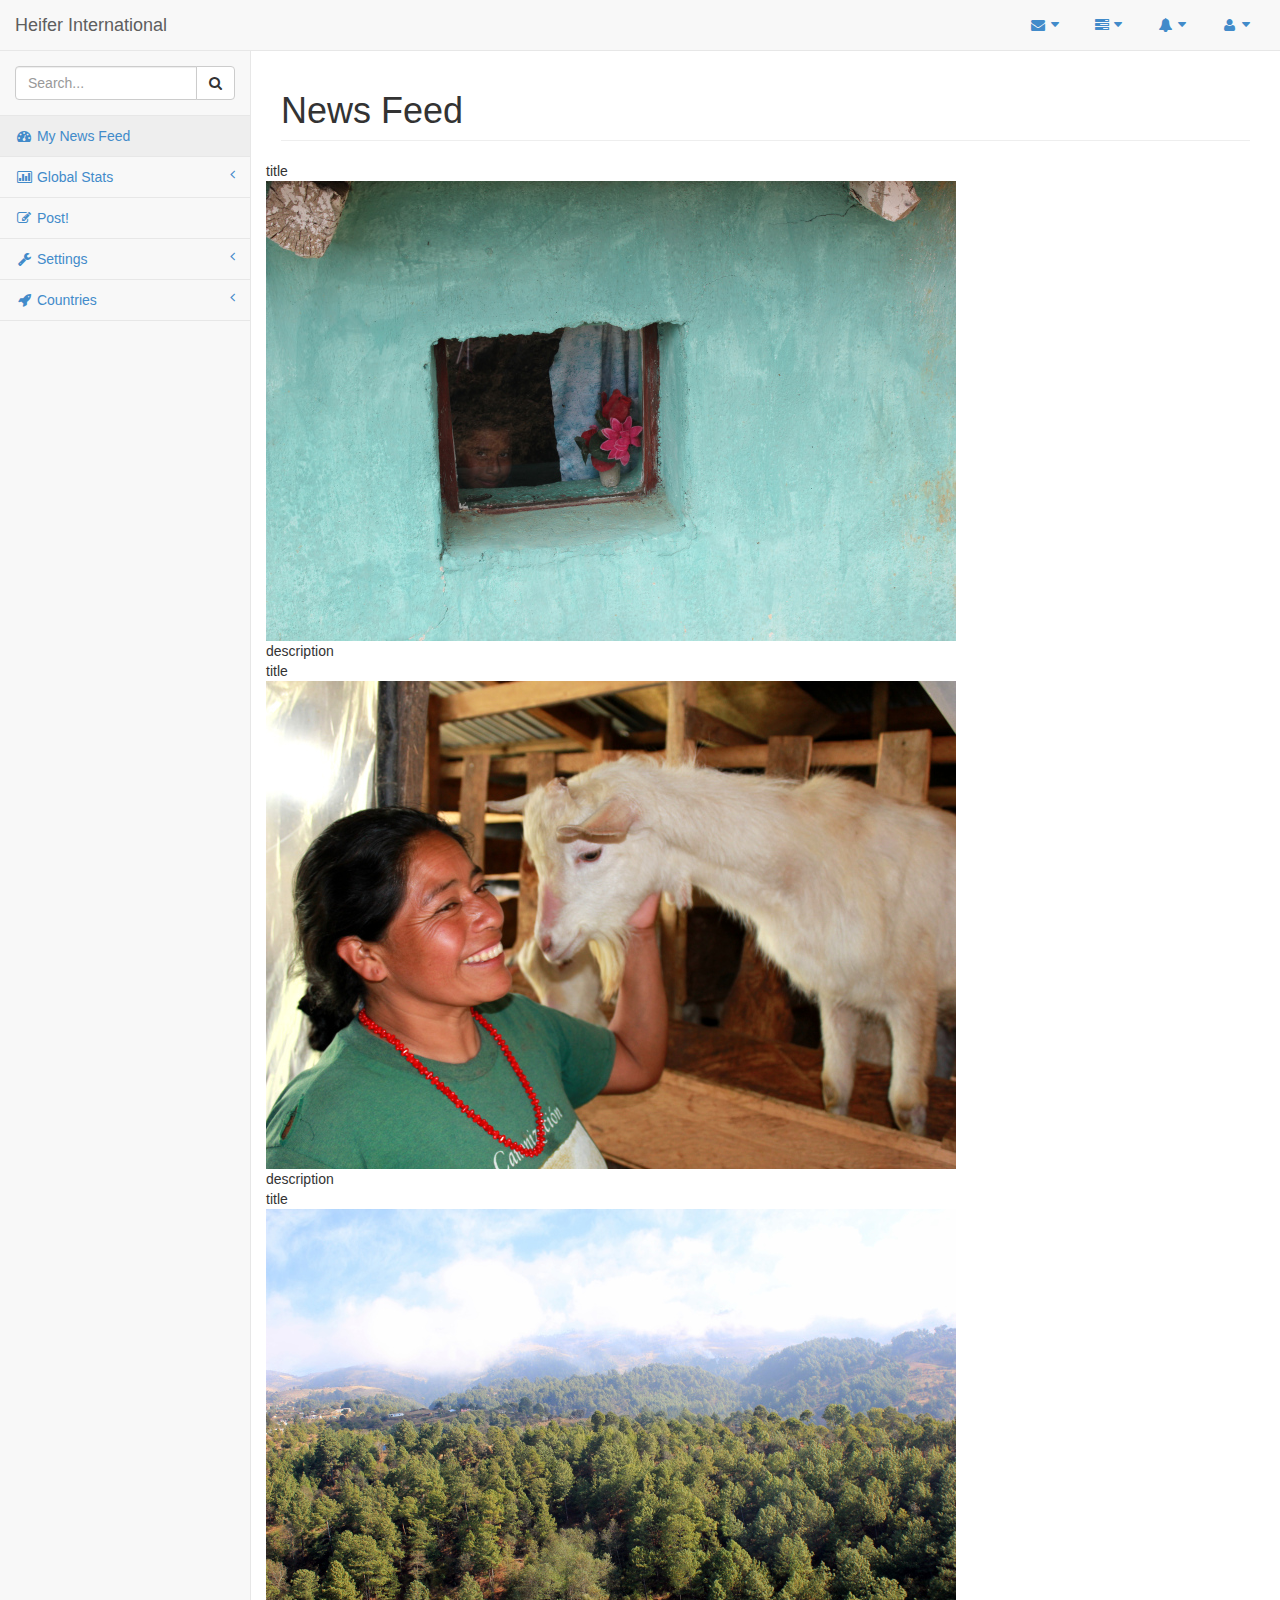
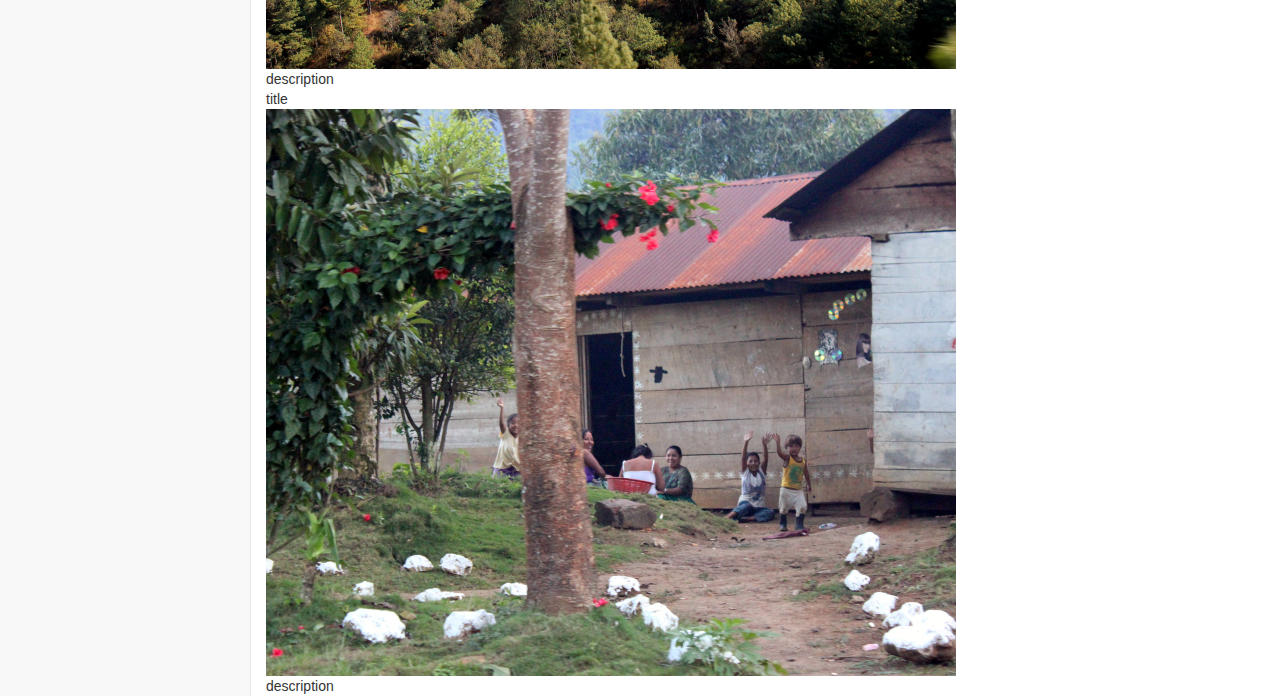
==== index.html @ 50960368 "Merge branch 'master' of github.com:xurichard/ChallengeOne" ====
<!DOCTYPE html>
<html lang="en">

<head>

    <meta charset="utf-8">
    <meta http-equiv="X-UA-Compatible" content="IE=edge">
    <meta name="viewport" content="width=device-width, initial-scale=1">
    <meta name="description" content="">
    <meta name="author" content="paul" >

    <title>Heifer International Tinder</title>

    <!-- Bootstrap Core CSS -->
    <link href="css/bootstrap.min.css" rel="stylesheet">

    <!-- MetisMenu CSS -->
    <link href="css/plugins/metisMenu/metisMenu.min.css" rel="stylesheet">

    <!-- Timeline CSS -->
    <link href="css/plugins/timeline.css" rel="stylesheet">

    <!-- Custom CSS -->
    <link href="css/sb-admin-2.css" rel="stylesheet">

    <!-- Morris Charts CSS -->
    <link href="css/plugins/morris.css" rel="stylesheet">

    <!-- Custom Fonts -->
    <link href="font-awesome-4.1.0/css/font-awesome.min.css" rel="stylesheet" type="text/css">

    <!-- HTML5 Shim and Respond.js IE8 support of HTML5 elements and media queries -->
    <!-- WARNING: Respond.js doesn't work if you view the page via file:// -->
    <!--[if lt IE 9]>
        <script src="https://oss.maxcdn.com/libs/html5shiv/3.7.0/html5shiv.js"></script>
        <script src="https://oss.maxcdn.com/libs/respond.js/1.4.2/respond.min.js"></script>
    <![endif]-->

</head>

<body>

    <div id="wrapper">

        <!-- Navigation -->
        <nav class="navbar navbar-default navbar-static-top" role="navigation" style="margin-bottom: 0">
            <div class="navbar-header">
                <button type="button" class="navbar-toggle" data-toggle="collapse" data-target=".navbar-collapse">
                    <span class="sr-only">Toggle navigation</span>
                    <span class="icon-bar"></span>
                    <span class="icon-bar"></span>
                    <span class="icon-bar"></span>
                </button>
                <a class="navbar-brand" href="index.html">Heifer International</a>
            </div>
            <!-- /.navbar-header -->

            <ul class="nav navbar-top-links navbar-right">
                <li class="dropdown">
                    <a class="dropdown-toggle" data-toggle="dropdown" href="#">
                        <i class="fa fa-envelope fa-fw"></i>  <i class="fa fa-caret-down"></i>
                    </a>
                    <ul class="dropdown-menu dropdown-messages">
                        <li>
                            <a href="#">
                                <div>
                                    <strong>John Smith</strong>
                                    <span class="pull-right text-muted">
                                        <em>Yesterday</em>
                                    </span>
                                </div>
                                <div>Lorem ipsum dolor sit amet, consectetur adipiscing elit. Pellentesque eleifend...</div>
                            </a>
                        </li>
                        <li class="divider"></li>
                        <li>
                            <a href="#">
                                <div>
                                    <strong>John Smith</strong>
                                    <span class="pull-right text-muted">
                                        <em>Yesterday</em>
                                    </span>
                                </div>
                                <div>Lorem ipsum dolor sit amet, consectetur adipiscing elit. Pellentesque eleifend...</div>
                            </a>
                        </li>
                        <li class="divider"></li>
                        <li>
                            <a href="#">
                                <div>
                                    <strong>John Smith</strong>
                                    <span class="pull-right text-muted">
                                        <em>Yesterday</em>
                                    </span>
                                </div>
                                <div>Lorem ipsum dolor sit amet, consectetur adipiscing elit. Pellentesque eleifend...</div>
                            </a>
                        </li>
                        <li class="divider"></li>
                        <li>
                            <a class="text-center" href="#">
                                <strong>Read All Messages</strong>
                                <i class="fa fa-angle-right"></i>
                            </a>
                        </li>
                    </ul>
                    <!-- /.dropdown-messages -->
                </li>
                <!-- /.dropdown -->
                <li class="dropdown">
                    <a class="dropdown-toggle" data-toggle="dropdown" href="#">
                        <i class="fa fa-tasks fa-fw"></i>  <i class="fa fa-caret-down"></i>
                    </a>
                    <ul class="dropdown-menu dropdown-tasks">
                        <li>
                            <a href="#">
                                <div>
                                    <p>
                                        <strong>Task 1</strong>
                                        <span class="pull-right text-muted">40% Complete</span>
                                    </p>
                                    <div class="progress progress-striped active">
                                        <div class="progress-bar progress-bar-success" role="progressbar" aria-valuenow="40" aria-valuemin="0" aria-valuemax="100" style="width: 40%">
                                            <span class="sr-only">40% Complete (success)</span>
                                        </div>
                                    </div>
                                </div>
                            </a>
                        </li>
                        <li class="divider"></li>
                        <li>
                            <a href="#">
                                <div>
                                    <p>
                                        <strong>Task 2</strong>
                                        <span class="pull-right text-muted">20% Complete</span>
                                    </p>
                                    <div class="progress progress-striped active">
                                        <div class="progress-bar progress-bar-info" role="progressbar" aria-valuenow="20" aria-valuemin="0" aria-valuemax="100" style="width: 20%">
                                            <span class="sr-only">20% Complete</span>
                                        </div>
                                    </div>
                                </div>
                            </a>
                        </li>
                        <li class="divider"></li>
                        <li>
                            <a href="#">
                                <div>
                                    <p>
                                        <strong>Task 3</strong>
                                        <span class="pull-right text-muted">60% Complete</span>
                                    </p>
                                    <div class="progress progress-striped active">
                                        <div class="progress-bar progress-bar-warning" role="progressbar" aria-valuenow="60" aria-valuemin="0" aria-valuemax="100" style="width: 60%">
                                            <span class="sr-only">60% Complete (warning)</span>
                                        </div>
                                    </div>
                                </div>
                            </a>
                        </li>
                        <li class="divider"></li>
                        <li>
                            <a href="#">
                                <div>
                                    <p>
                                        <strong>Task 4</strong>
                                        <span class="pull-right text-muted">80% Complete</span>
                                    </p>
                                    <div class="progress progress-striped active">
                                        <div class="progress-bar progress-bar-danger" role="progressbar" aria-valuenow="80" aria-valuemin="0" aria-valuemax="100" style="width: 80%">
                                            <span class="sr-only">80% Complete (danger)</span>
                                        </div>
                                    </div>
                                </div>
                            </a>
                        </li>
                        <li class="divider"></li>
                        <li>
                            <a class="text-center" href="#">
                                <strong>See All Tasks</strong>
                                <i class="fa fa-angle-right"></i>
                            </a>
                        </li>
                    </ul>
                    <!-- /.dropdown-tasks -->
                </li>
                <!-- /.dropdown -->
                <li class="dropdown">
                    <a class="dropdown-toggle" data-toggle="dropdown" href="#">
                        <i class="fa fa-bell fa-fw"></i>  <i class="fa fa-caret-down"></i>
                    </a>
                    <ul class="dropdown-menu dropdown-alerts">
                        <li>
                            <a href="#">
                                <div>
                                    <i class="fa fa-comment fa-fw"></i> New Comment
                                    <span class="pull-right text-muted small">4 minutes ago</span>
                                </div>
                            </a>
                        </li>
                        <li class="divider"></li>
                        <li>
                            <a href="#">
                                <div>
                                    <i class="fa fa-twitter fa-fw"></i> 3 New Followers
                                    <span class="pull-right text-muted small">12 minutes ago</span>
                                </div>
                            </a>
                        </li>
                        <li class="divider"></li>
                        <li>
                            <a href="#">
                                <div>
                                    <i class="fa fa-envelope fa-fw"></i> Message Sent
                                    <span class="pull-right text-muted small">4 minutes ago</span>
                                </div>
                            </a>
                        </li>
                        <li class="divider"></li>
                        <li>
                            <a href="#">
                                <div>
                                    <i class="fa fa-tasks fa-fw"></i> New Task
                                    <span class="pull-right text-muted small">4 minutes ago</span>
                                </div>
                            </a>
                        </li>
                        <li class="divider"></li>
                        <li>
                            <a href="#">
                                <div>
                                    <i class="fa fa-upload fa-fw"></i> Server Rebooted
                                    <span class="pull-right text-muted small">4 minutes ago</span>
                                </div>
                            </a>
                        </li>
                        <li class="divider"></li>
                        <li>
                            <a class="text-center" href="#">
                                <strong>See All Alerts</strong>
                                <i class="fa fa-angle-right"></i>
                            </a>
                        </li>
                    </ul>
                    <!-- /.dropdown-alerts -->
                </li>
                <!-- /.dropdown -->
                <li class="dropdown">
                    <a class="dropdown-toggle" data-toggle="dropdown" href="#">
                        <i class="fa fa-user fa-fw"></i>  <i class="fa fa-caret-down"></i>
                    </a>
                    <ul class="dropdown-menu dropdown-user">
                        <li><a href="#"><i class="fa fa-user fa-fw"></i> User Profile</a>
                        </li>
                        <li><a href="#"><i class="fa fa-gear fa-fw"></i> Settings</a>
                        </li>
                        <li class="divider"></li>
                        <li><a href="login.html"><i class="fa fa-sign-out fa-fw"></i> Logout</a>
                        </li>
                    </ul>
                    <!-- /.dropdown-user -->
                </li>
                <!-- /.dropdown -->
            </ul>
            <!-- /.navbar-top-links -->

            <div class="navbar-default sidebar" role="navigation">
                <div class="sidebar-nav navbar-collapse">
                    <ul class="nav" id="side-menu">
                        <li class="sidebar-search">
                            <div class="input-group custom-search-form">
                                <input type="text" class="form-control" placeholder="Search...">
                                <span class="input-group-btn">
                                <button class="btn btn-default" type="button">
                                    <i class="fa fa-search"></i>
                                </button>
                            </span>
                            </div>
                            <!-- /input-group -->
                        </li>
                        <li>
                            <a class="active" href="index.html"><i class="fa fa-dashboard fa-fw"></i> My News Feed</a>
                        </li>
                        <li>
                            <a href="#"><i class="fa fa-bar-chart-o fa-fw"></i> Global Stats<span class="fa arrow"></span></a>
                            <ul class="nav nav-second-level">
                                <li>
                                    <a href="placeHolder.html">Metrics</a>
                                </li>
                                <li>
                                    <a href="placeHolder.html">More Metrics</a>
                                </li>
                                <li>
                                    <a href="placeHolder.html">Moar Metrics</a>
                                </li>
                                <li>
                                    <a href="placeHolder.html">All das metrics</a>
                                </li>
                            </ul>
                            <!-- /.nav-second-level -->
                        </li>
                        
                        <li>
                            <a href="forms.html"><i class="fa fa-edit fa-fw"></i> Post!</a>
                        </li>

                        <li>
                            <a href="#"><i class="fa fa-wrench fa-fw"></i> Settings <span class="fa arrow"></span></a>
                            <ul class="nav nav-second-level">
                                <li>
                                    <a href="placeHolder.html">uhhh someehing?</a>
                                </li>
                                <li>
                                    <a href="placeHolder.html">Buttons</a>
                                </li>
                                <li>
                                    <a href="placeHolder.html">Notifications</a>
                                </li>
                                <li>
                                    <a href="placeHolder.html">Typography</a>
                                </li>
                                <li>
                                    <a href="placeHolder.html">Grid</a>
                                </li>
                            </ul>
                            <!-- /.nav-second-level -->
                        </li>
                        <li>
                            <a href="placeHolder.html"><i class="fa fa-rocket fa-fw"></i> Countries <span class="fa arrow"></span></a>
                            <ul class="nav nav-second-level">
                                <li>
                                    <a href="#">North America <span class="fa arrow"></span></a>
                                    <ul class="nav nav-third-level">
                                        <li>
                                            <a href="#">Canda</a>
                                        </li>
                                        <li>
                                            <a href="#">United States</a>
                                        </li>
                                        <li>
                                            <a href="#">Mexico</a>
                                        </li>
                                    </ul>
                                    <!-- /.nav-third-level -->
                                </li>
                                <li>
                                    <a href="#">Latin America <span class="fa arrow"></span></a>
                                    <ul class="nav nav-third-level">
                                        <li>
                                            <a href="#">Puerto Rico</a>
                                        </li>
                                        <li>
                                            <a href="#">Panama</a>
                                        </li>
                                        <li>
                                            <a href="#">Haiti</a>
                                        </li>
                                    </ul>
                                    <!-- /.nav-third-level -->
                                </li>
                                <li>
                                    <a href="#">South America <span class="fa arrow"></span></a>
                                    <ul class="nav nav-third-level">
                                        <li>
                                            <a href="#">Brazil</a>
                                        </li>
                                        <li>
                                            <a href="#">Uruguay</a>
                                        </li>
                                        <li>
                                            <a href="#">Venezuela</a>
                                        </li>
                                        <li>
                                            <a href="#">Chile</a>
                                        </li>
                                    </ul>
                                    <!-- /.nav-third-level -->
                                </li>
                                <li>
                                    <a href="#">Europe <span class="fa arrow"></span></a>
                                    <ul class="nav nav-third-level">
                                        <li>
                                            <a href="#">Spain</a>
                                        </li>
                                        <li>
                                            <a href="#">France</a>
                                        </li>
                                        <li>
                                            <a href="#">Italy</a>
                                        </li>
                                        <li>
                                            <a href="#">Germany</a>
                                        </li>
                                        <li>
                                            <a href="#">Poland</a>
                                        </li>
                                        <li>
                                            <a href="#">Hungary</a>
                                        </li>
                                    </ul>
                                    <!-- /.nav-third-level -->
                                </li>
                                <li>
                                    <a href="#">Africa <span class="fa arrow"></span></a>
                                    <ul class="nav nav-third-level">
                                        <li>
                                            <a href="#">Algeria</a>
                                        </li>
                                        <li>
                                            <a href="#">Mali</a>
                                        </li>
                                        <li>
                                            <a href="#">Niger</a>
                                        </li>
                                        <li>
                                            <a href="#">Chad</a>
                                        </li>
                                        <li>
                                            <a href="#">Zimbabwe</a>
                                        </li>
                                    </ul>
                                    <!-- /.nav-third-level -->
                                </li>
                                <li>
                                    <a href="#"> Asia <span class="fa arrow"></span></a>
                                    <ul class="nav nav-third-level">
                                        <li>
                                            <a href="#">China</a>
                                        </li>
                                        <li>
                                            <a href="#">Mongolia</a>
                                        </li>
                                        <li>
                                            <a href="#">Kazakhstan</a>
                                        </li>
                                        <li>
                                            <a href="#">India</a>
                                        </li>
                                        <li>
                                            <a href="#">Cambodia</a>
                                        </li>
                                        <li>
                                            <a href="#">Thailand</a>
                                        </li>
                                        <li>
                                            <a href="#">Malaysia</a>
                                        </li>
                                    </ul>
                                    <!-- /.nav-third-level -->
                                </li>
                                <li>
                                    <a href="#"> Australia <span class="fa arrow"></span></a>
                                    <!-- /.nav-third-level -->
                                    <ul class = "nav-third-level">
                                        <li>
                                            <a href="#">Australia, what'd you expect?</a>
                                        </li>
                                    </ul>
                                </li>
                            </ul>
                            <!-- /.nav-second-level -->
                        </li>
                    </ul>
                </div>
                <!-- /.sidebar-collapse -->
            </div>
            <!-- /.navbar-static-side -->
        </nav>


















        <!-- CONTENT HERE -->






        <div id="page-wrapper">
            <div class="row">
                <div class="col-lg-12">
                    <h1 class="page-header">News Feed</h1>
                </div>
                <!-- /.col-lg-12 -->
            	<div id="postFeed">
            	</div>
            <!-- /.row -->
        </div>
        <!-- /#page-wrapper -->

    </div>
    <!-- /#wrapper -->

    <!-- jQuery -->
    <script src="js/jquery.js"></script>

    <!-- Bootstrap Core JavaScript -->
    <script src="js/bootstrap.min.js"></script>

    <!-- Metis Menu Plugin JavaScript -->
    <script src="js/plugins/metisMenu/metisMenu.min.js"></script>

    <!-- Morris Charts JavaScript -->
    <script src="js/plugins/morris/raphael.min.js"></script>
    <script src="js/plugins/morris/morris.min.js"></script>
    <script src="js/plugins/morris/morris-data.js"></script>

    <!-- Custom Theme JavaScript -->
    <script src="js/sb-admin-2.js"></script>
    <script src="js/postloader.js"></script>
	 <script>
	     $(document).ready(function() {
	 			postsUrl = "/json/posts.json";
	  			posts = new postLoader(postsUrl, "#postFeed");       
	      });
	 </script>
</body>

</html>
---- css/plugins/metisMenu/metisMenu.min.css ----
.arrow{float:right}.glyphicon.arrow:before{content:"\e079"}.active>a>.glyphicon.arrow:before{content:"\e114"}.fa.arrow:before{content:"\f104"}.active>a>.fa.arrow:before{content:"\f107"}.plus-times{float:right}.fa.plus-times:before{content:"\f067"}.active>a>.fa.plus-times{filter:progid:DXImageTransform.Microsoft.BasicImage(rotation=1);-webkit-transform:rotate(45deg);-moz-transform:rotate(45deg);-ms-transform:rotate(45deg);-o-transform:rotate(45deg);transform:rotate(45deg)}.plus-minus{float:right}.fa.plus-minus:before{content:"\f067"}.active>a>.fa.plus-minus:before{content:"\f068"}
---- css/plugins/timeline.css ----
.timeline {
    position: relative;
    padding: 20px 0 20px;
    list-style: none;
}

.timeline:before {
    content: " ";
    position: absolute;
    top: 0;
    bottom: 0;
    left: 50%;
    width: 3px;
    margin-left: -1.5px;
    background-color: #eeeeee;
}

.timeline > li {
    position: relative;
    margin-bottom: 20px;
}

.timeline > li:before,
.timeline > li:after {
    content: " ";
    display: table;
}

.timeline > li:after {
    clear: both;
}

.timeline > li:before,
.timeline > li:after {
    content: " ";
    display: table;
}

.timeline > li:after {
    clear: both;
}

.timeline > li > .timeline-panel {
    float: left;
    position: relative;
    width: 46%;
    padding: 20px;
    border: 1px solid #d4d4d4;
    border-radius: 2px;
    -webkit-box-shadow: 0 1px 6px rgba(0,0,0,0.175);
    box-shadow: 0 1px 6px rgba(0,0,0,0.175);
}

.timeline > li > .timeline-panel:before {
    content: " ";
    display: inline-block;
    position: absolute;
    top: 26px;
    right: -15px;
    border-top: 15px solid transparent;
    border-right: 0 solid #ccc;
    border-bottom: 15px solid transparent;
    border-left: 15px solid #ccc;
}

.timeline > li > .timeline-panel:after {
    content: " ";
    display: inline-block;
    position: absolute;
    top: 27px;
    right: -14px;
    border-top: 14px solid transparent;
    border-right: 0 solid #fff;
    border-bottom: 14px solid transparent;
    border-left: 14px solid #fff;
}

.timeline > li > .timeline-badge {
    z-index: 100;
    position: absolute;
    top: 16px;
    left: 50%;
    width: 50px;
    height: 50px;
    margin-left: -25px;
    border-radius: 50% 50% 50% 50%;
    text-align: center;
    font-size: 1.4em;
    line-height: 50px;
    color: #fff;
    background-color: #999999;
}

.timeline > li.timeline-inverted > .timeline-panel {
    float: right;
}

.timeline > li.timeline-inverted > .timeline-panel:before {
    right: auto;
    left: -15px;
    border-right-width: 15px;
    border-left-width: 0;
}

.timeline > li.timeline-inverted > .timeline-panel:after {
    right: auto;
    left: -14px;
    border-right-width: 14px;
    border-left-width: 0;
}

.timeline-badge.primary {
    background-color: #2e6da4 !important;
}

.timeline-badge.success {
    background-color: #3f903f !important;
}

.timeline-badge.warning {
    background-color: #f0ad4e !important;
}

.timeline-badge.danger {
    background-color: #d9534f !important;
}

.timeline-badge.info {
    background-color: #5bc0de !important;
}

.timeline-title {
    margin-top: 0;
    color: inherit;
}

.timeline-body > p,
.timeline-body > ul {
    margin-bottom: 0;
}

.timeline-body > p + p {
    margin-top: 5px;
}

@media(max-width:767px) {
    ul.timeline:before {
        left: 40px;
    }

    ul.timeline > li > .timeline-panel {
        width: calc(100% - 90px);
        width: -moz-calc(100% - 90px);
        width: -webkit-calc(100% - 90px);
    }

    ul.timeline > li > .timeline-badge {
        top: 16px;
        left: 15px;
        margin-left: 0;
    }

    ul.timeline > li > .timeline-panel {
        float: right;
    }

    ul.timeline > li > .timeline-panel:before {
        right: auto;
        left: -15px;
        border-right-width: 15px;
        border-left-width: 0;
    }

    ul.timeline > li > .timeline-panel:after {
        right: auto;
        left: -14px;
        border-right-width: 14px;
        border-left-width: 0;
    }
}
---- css/sb-admin-2.css ----
/*!
 * Start Bootstrap - SB Admin 2 Bootstrap Admin Theme (http://startbootstrap.com)
 * Code licensed under the Apache License v2.0.
 * For details, see http://www.apache.org/licenses/LICENSE-2.0.
 */

body {
    background-color: #f8f8f8;
}

#wrapper {
    width: 100%;
}

#page-wrapper {
    padding: 0 15px;
    min-height: 568px;
    background-color: #fff;
}

@media(min-width:768px) {
    #page-wrapper {
        position: inherit;
        margin: 0 0 0 250px;
        padding: 0 30px;
        border-left: 1px solid #e7e7e7;
    }
}

.navbar-top-links {
    margin-right: 0;
}

.navbar-top-links li {
    display: inline-block;
}

.navbar-top-links li:last-child {
    margin-right: 15px;
}

.navbar-top-links li a {
    padding: 15px;
    min-height: 50px;
}

.navbar-top-links .dropdown-menu li {
    display: block;
}

.navbar-top-links .dropdown-menu li:last-child {
    margin-right: 0;
}

.navbar-top-links .dropdown-menu li a {
    padding: 3px 20px;
    min-height: 0;
}

.navbar-top-links .dropdown-menu li a div {
    white-space: normal;
}

.navbar-top-links .dropdown-messages,
.navbar-top-links .dropdown-tasks,
.navbar-top-links .dropdown-alerts {
    width: 310px;
    min-width: 0;
}

.navbar-top-links .dropdown-messages {
    margin-left: 5px;
}

.navbar-top-links .dropdown-tasks {
    margin-left: -59px;
}

.navbar-top-links .dropdown-alerts {
    margin-left: -123px;
}

.navbar-top-links .dropdown-user {
    right: 0;
    left: auto;
}

.sidebar .sidebar-nav.navbar-collapse {
    padding-right: 0;
    padding-left: 0;
}

.sidebar .sidebar-search {
    padding: 15px;
}

.sidebar ul li {
    border-bottom: 1px solid #e7e7e7;
}

.sidebar ul li a.active {
    background-color: #eee;
}

.sidebar .arrow {
    float: right;
}

.sidebar .fa.arrow:before {
    content: "\f104";
}

.sidebar .active>a>.fa.arrow:before {
    content: "\f107";
}

.sidebar .nav-second-level li,
.sidebar .nav-third-level li {
    border-bottom: 0!important;
}

.sidebar .nav-second-level li a {
    padding-left: 37px;
}

.sidebar .nav-third-level li a {
    padding-left: 52px;
}

@media(min-width:768px) {
    .sidebar {
        z-index: 1;
        position: absolute;
        width: 250px;
        margin-top: 51px;
    }

    .navbar-top-links .dropdown-messages,
    .navbar-top-links .dropdown-tasks,
    .navbar-top-links .dropdown-alerts {
        margin-left: auto;
    }
}

.btn-outline {
    color: inherit;
    background-color: transparent;
    transition: all .5s;
}

.btn-primary.btn-outline {
    color: #428bca;
}

.btn-success.btn-outline {
    color: #5cb85c;
}

.btn-info.btn-outline {
    color: #5bc0de;
}

.btn-warning.btn-outline {
    color: #f0ad4e;
}

.btn-danger.btn-outline {
    color: #d9534f;
}

.btn-primary.btn-outline:hover,
.btn-success.btn-outline:hover,
.btn-info.btn-outline:hover,
.btn-warning.btn-outline:hover,
.btn-danger.btn-outline:hover {
    color: #fff;
}

.chat {
    margin: 0;
    padding: 0;
    list-style: none;
}

.chat li {
    margin-bottom: 10px;
    padding-bottom: 5px;
    border-bottom: 1px dotted #999;
}

.chat li.left .chat-body {
    margin-left: 60px;
}

.chat li.right .chat-body {
    margin-right: 60px;
}

.chat li .chat-body p {
    margin: 0;
}

.panel .slidedown .glyphicon,
.chat .glyphicon {
    margin-right: 5px;
}

.chat-panel .panel-body {
    height: 350px;
    overflow-y: scroll;
}

.login-panel {
    margin-top: 25%;
}

.flot-chart {
    display: block;
    height: 400px;
}

.flot-chart-content {
    width: 100%;
    height: 100%;
}

table.dataTable thead .sorting,
table.dataTable thead .sorting_asc,
table.dataTable thead .sorting_desc,
table.dataTable thead .sorting_asc_disabled,
table.dataTable thead .sorting_desc_disabled {
    background: 0 0;
}

table.dataTable thead .sorting_asc:after {
    content: "\f0de";
    float: right;
    font-family: fontawesome;
}

table.dataTable thead .sorting_desc:after {
    content: "\f0dd";
    float: right;
    font-family: fontawesome;
}

table.dataTable thead .sorting:after {
    content: "\f0dc";
    float: right;
    font-family: fontawesome;
    color: rgba(50,50,50,.5);
}

.btn-circle {
    width: 30px;
    height: 30px;
    padding: 6px 0;
    border-radius: 15px;
    text-align: center;
    font-size: 12px;
    line-height: 1.428571429;
}

.btn-circle.btn-lg {
    width: 50px;
    height: 50px;
    padding: 10px 16px;
    border-radius: 25px;
    font-size: 18px;
    line-height: 1.33;
}

.btn-circle.btn-xl {
    width: 70px;
    height: 70px;
    padding: 10px 16px;
    border-radius: 35px;
    font-size: 24px;
    line-height: 1.33;
}

.show-grid [class^=col-] {
    padding-top: 10px;
    padding-bottom: 10px;
    border: 1px solid #ddd;
    background-color: #eee!important;
}

.show-grid {
    margin: 15px 0;
}

.huge {
    font-size: 40px;
}

.panel-green {
    border-color: #5cb85c;
}

.panel-green .panel-heading {
    border-color: #5cb85c;
    color: #fff;
    background-color: #5cb85c;
}

.panel-green a {
    color: #5cb85c;
}

.panel-green a:hover {
    color: #3d8b3d;
}

.panel-red {
    border-color: #d9534f;
}

.panel-red .panel-heading {
    border-color: #d9534f;
    color: #fff;
    background-color: #d9534f;
}

.panel-red a {
    color: #d9534f;
}

.panel-red a:hover {
    color: #b52b27;
}

.panel-yellow {
    border-color: #f0ad4e;
}

.panel-yellow .panel-heading {
    border-color: #f0ad4e;
    color: #fff;
    background-color: #f0ad4e;
}

.panel-yellow a {
    color: #f0ad4e;
}

.panel-yellow a:hover {
    color: #df8a13;
}
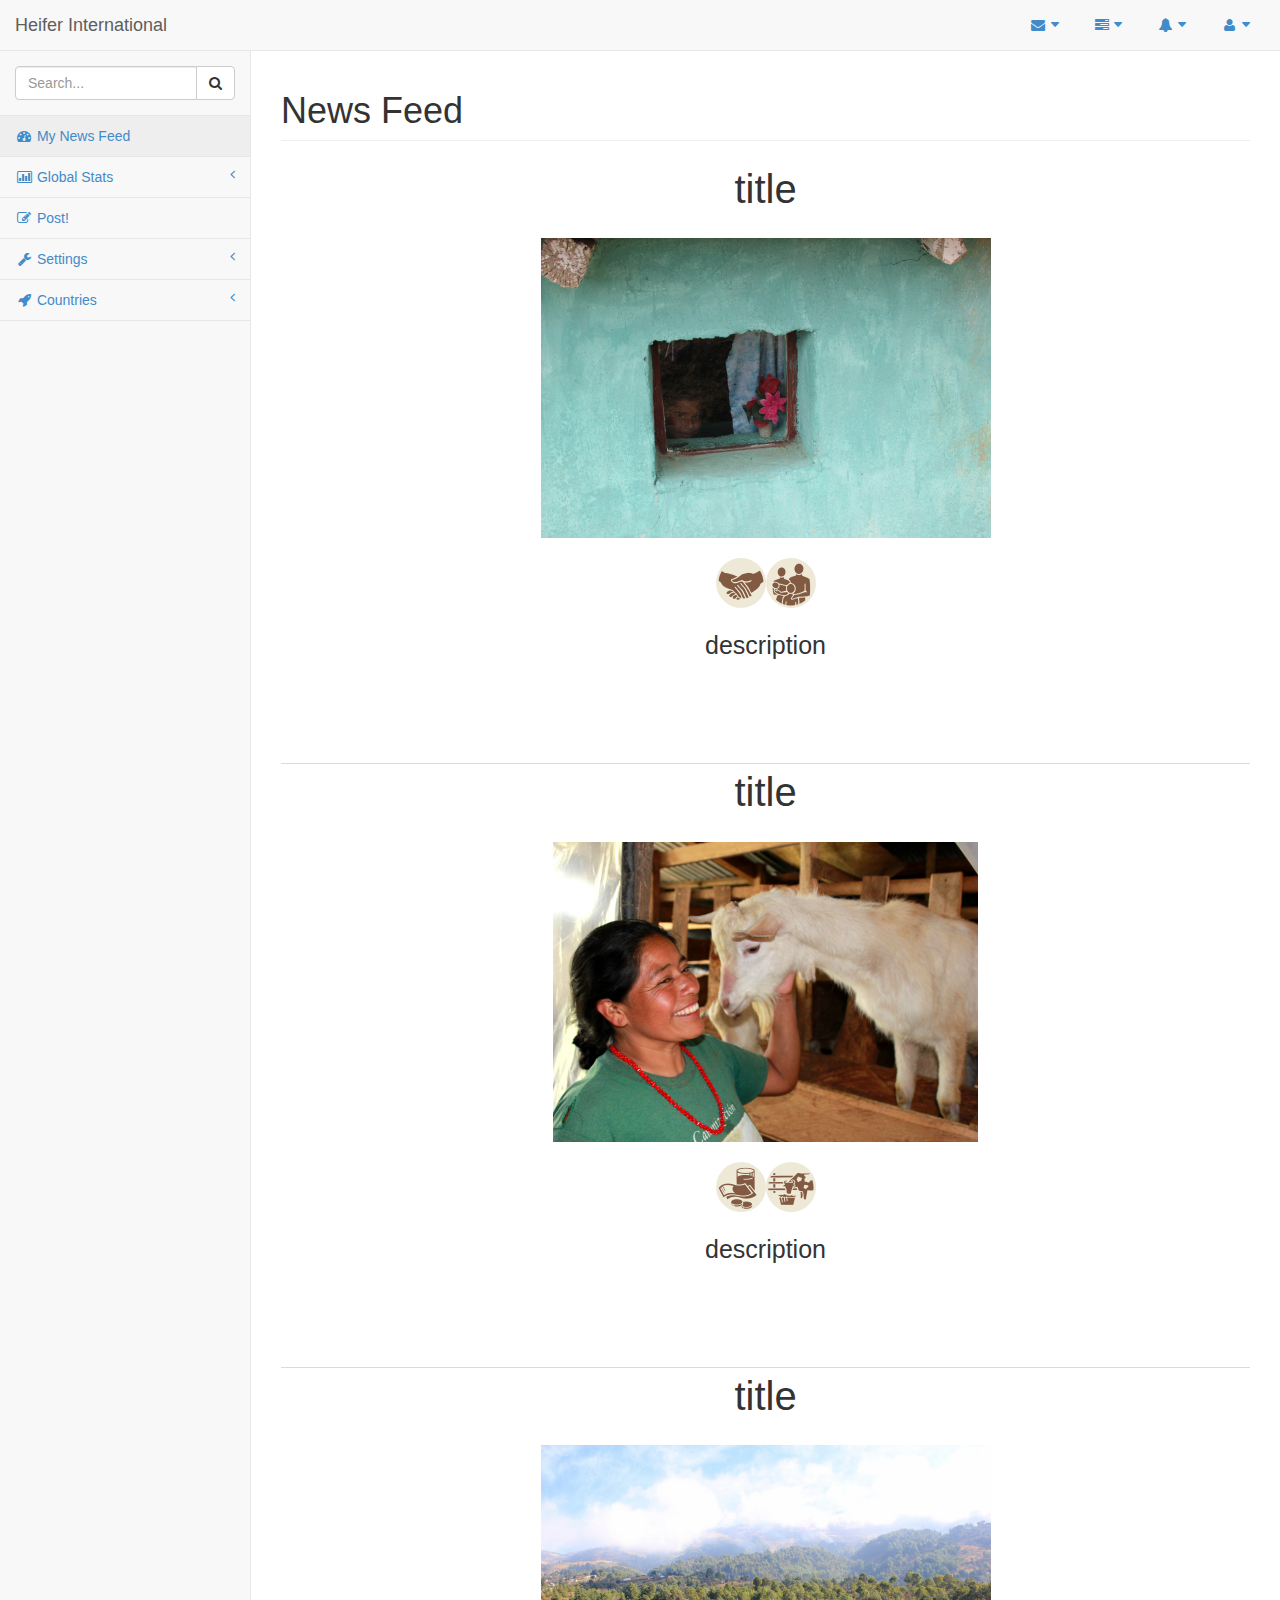
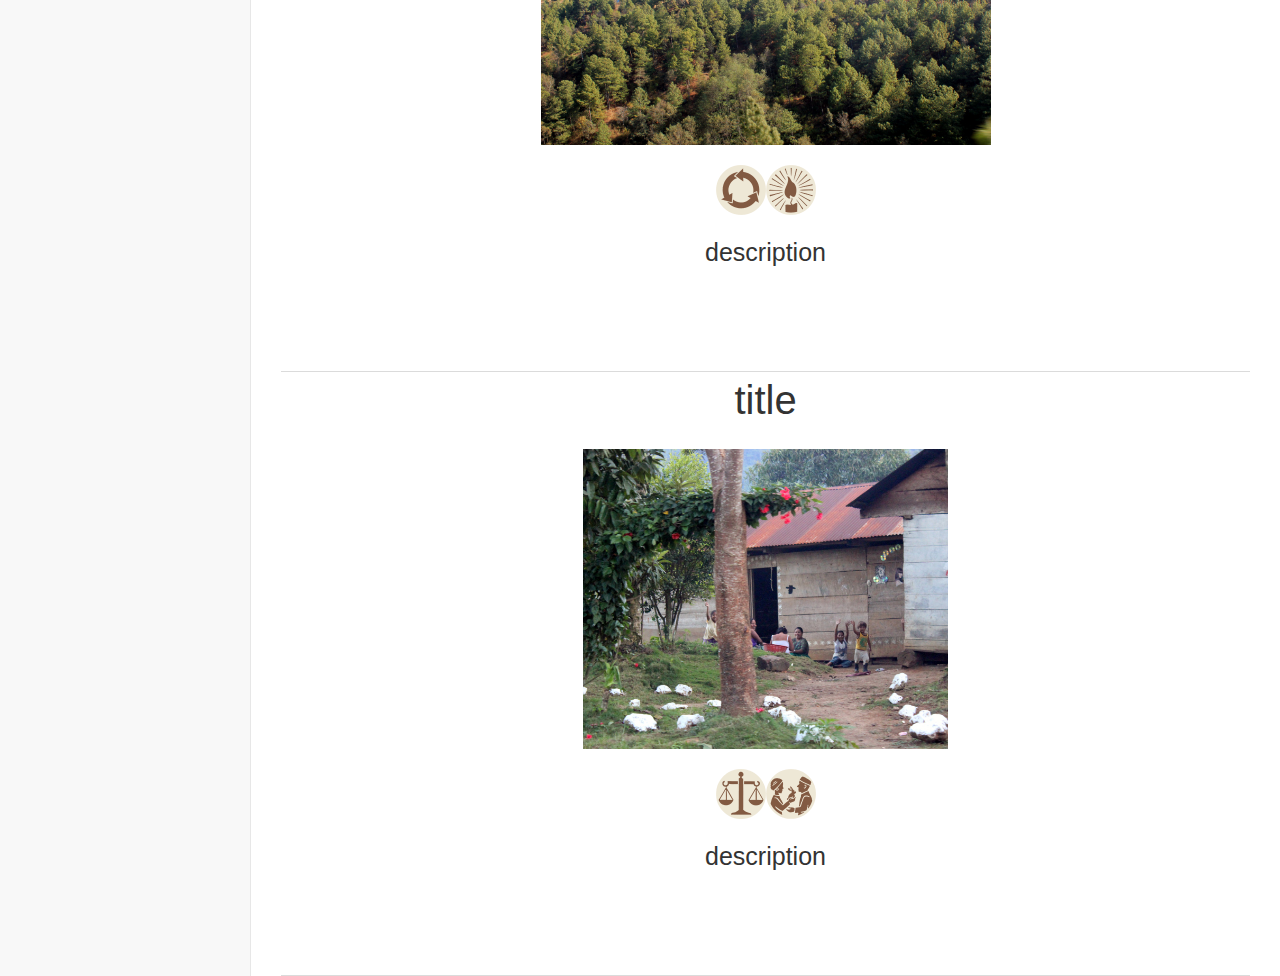
==== commit a8fa057f: "added some css" ====
--- a/index.html
+++ b/index.html
@@ -497,9 +497,10 @@
                 <div class="col-lg-12">
                     <h1 class="page-header">News Feed</h1>
                 </div>
-                <!-- /.col-lg-12 -->
-            	<div id="postFeed">
-            	</div>
+                <div class = "col-md-12">                
+                	<div id="postFeed">
+                	</div>
+                </div>
             <!-- /.row -->
         </div>
         <!-- /#page-wrapper -->
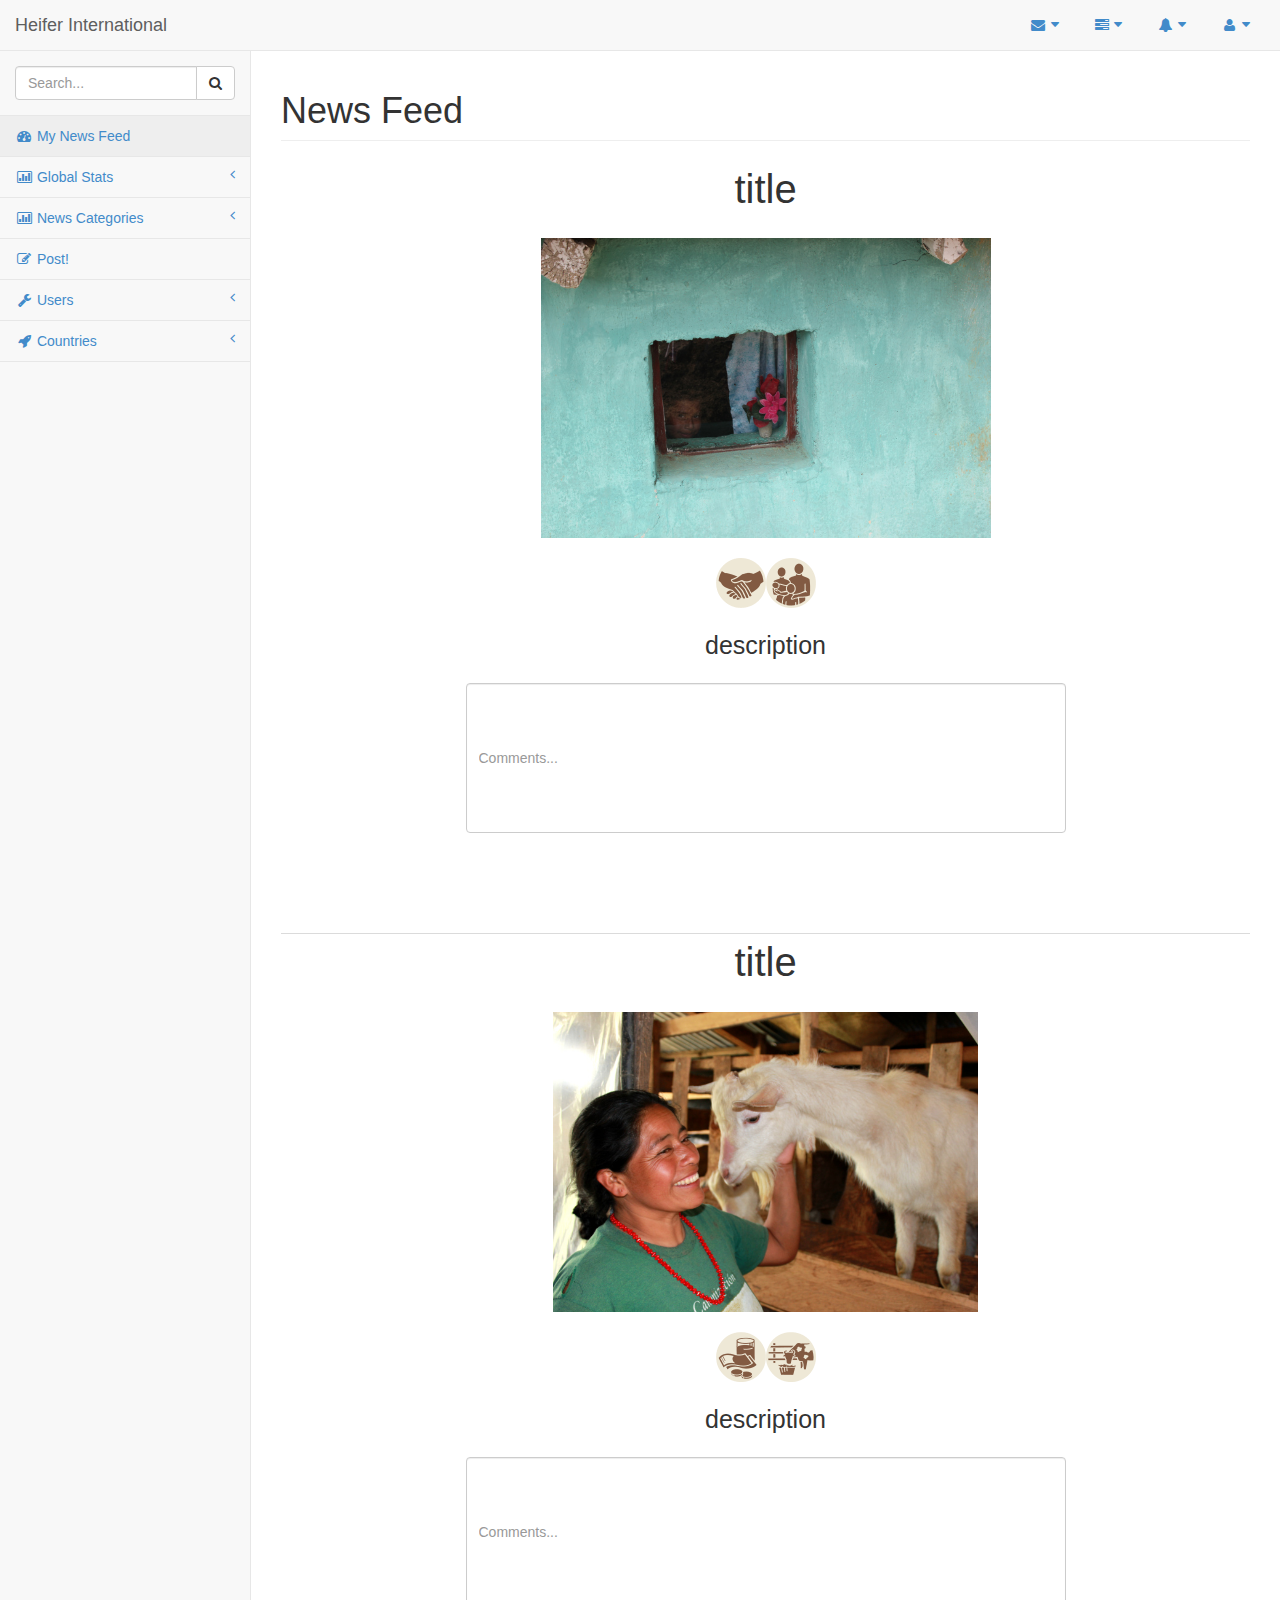
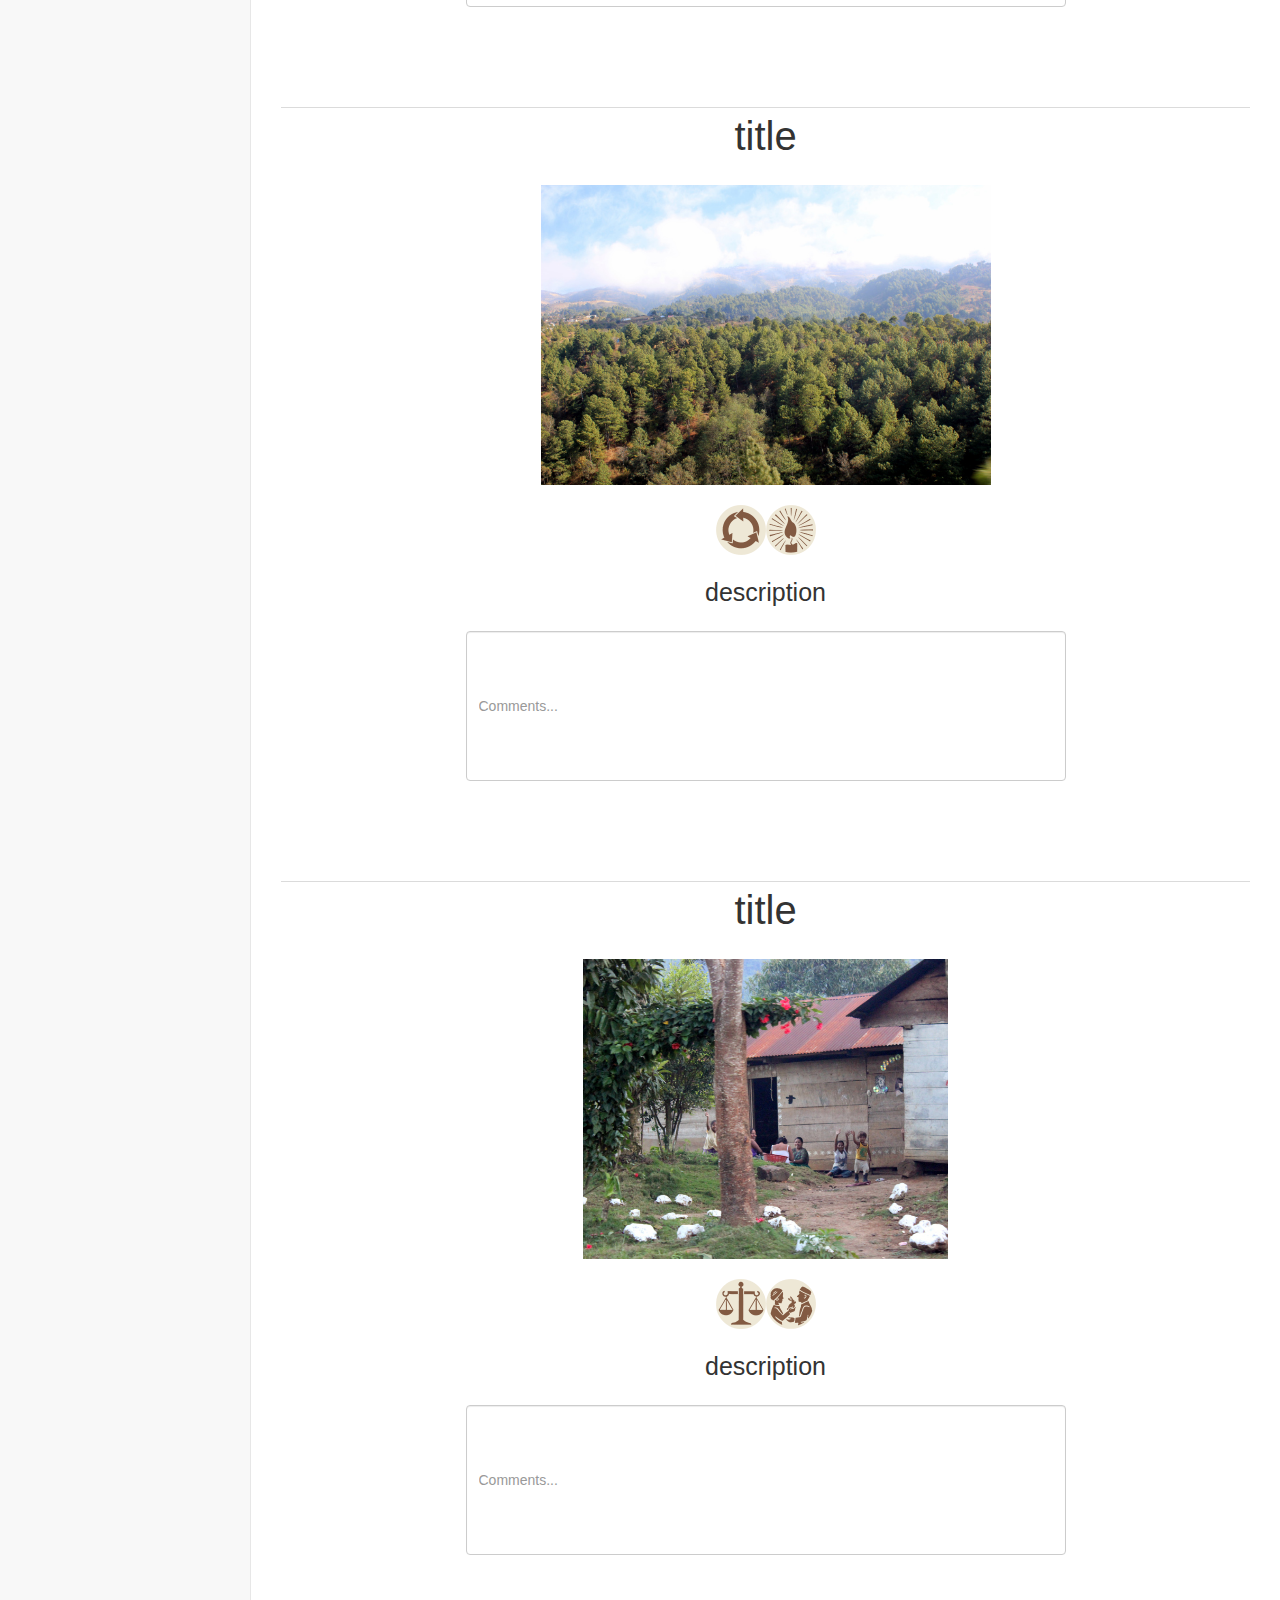
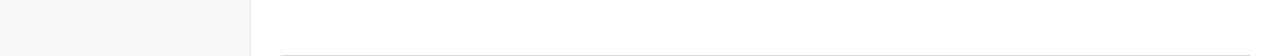
==== commit 91bfdd50: "Added forms and some more css" ====
--- a/index.html
+++ b/index.html
@@ -275,7 +275,7 @@
                                 <button class="btn btn-default" type="button">
                                     <i class="fa fa-search"></i>
                                 </button>
-                            </span>
+                                </span>
                             </div>
                             <!-- /input-group -->
                         </li>
@@ -286,42 +286,64 @@
                             <a href="#"><i class="fa fa-bar-chart-o fa-fw"></i> Global Stats<span class="fa arrow"></span></a>
                             <ul class="nav nav-second-level">
                                 <li>
-                                    <a href="placeHolder.html">Metrics</a>
-                                </li>
-                                <li>
-                                    <a href="placeHolder.html">More Metrics</a>
-                                </li>
-                                <li>
-                                    <a href="placeHolder.html">Moar Metrics</a>
-                                </li>
-                                <li>
-                                    <a href="placeHolder.html">All das metrics</a>
+                                    <a href="Metrics.html">All Metrics</a>
+                                </li>
+                                <li>
+                                    <a href="#">Animals Given: 6903</a>
+                                </li>
+                                <li>
+                                    <a href="#">Countries Visited: 35</a>
+                                </li>
+                                <li>
+                                    <a href="#">Volunteers: 12308</a>
+                                </li>
+                                <li>
+                                    <a href="#">Lives Touched: 2342463</a>
                                 </li>
                             </ul>
                             <!-- /.nav-second-level -->
                         </li>
+
+                        <li>
+                            <a href="#"><i class="fa fa-bar-chart-o fa-fw"></i> News Categories<span class="fa arrow"></span></a>
+                            <ul class="nav nav-second-level">
+                                <li>
+                                    <a href="#">Animals</a>
+                                </li>
+                                <li>
+                                    <a href="#">Videos</a>
+                                </li>
+                                <li>
+                                    <a href="#">Audio</a>
+                                </li>
+                                <li>
+                                    <a href="#">Photos</a>
+                                </li>
+                                <li>
+                                    <a href="#">Stories</a>
+                                </li>
+                            </ul>
+                            <!-- /.nav-second-level -->
+                        </li>
                         
                         <li>
                             <a href="forms.html"><i class="fa fa-edit fa-fw"></i> Post!</a>
                         </li>
 
                         <li>
-                            <a href="#"><i class="fa fa-wrench fa-fw"></i> Settings <span class="fa arrow"></span></a>
+                            <a href="#"><i class="fa fa-wrench fa-fw"></i> Users <span class="fa arrow"></span></a>
                             <ul class="nav nav-second-level">
                                 <li>
-                                    <a href="placeHolder.html">uhhh someehing?</a>
-                                </li>
-                                <li>
-                                    <a href="placeHolder.html">Buttons</a>
-                                </li>
-                                <li>
-                                    <a href="placeHolder.html">Notifications</a>
-                                </li>
-                                <li>
-                                    <a href="placeHolder.html">Typography</a>
-                                </li>
-                                <li>
-                                    <a href="placeHolder.html">Grid</a>
+                                    <a href="placeHolder.html">Community Beneficiaries</a>
+                                </li>
+                                <li>
+                                    <a href="placeHolder.html">Field Staff</a>
+                                </li>
+                                <li>
+                                    <a href="placeHolder.html">Program Staff</a>
+                                </li>
+                                <li>
+                                    <a href="placeHolder.html">Communications Staff</a>
                                 </li>
                             </ul>
                             <!-- /.nav-second-level -->
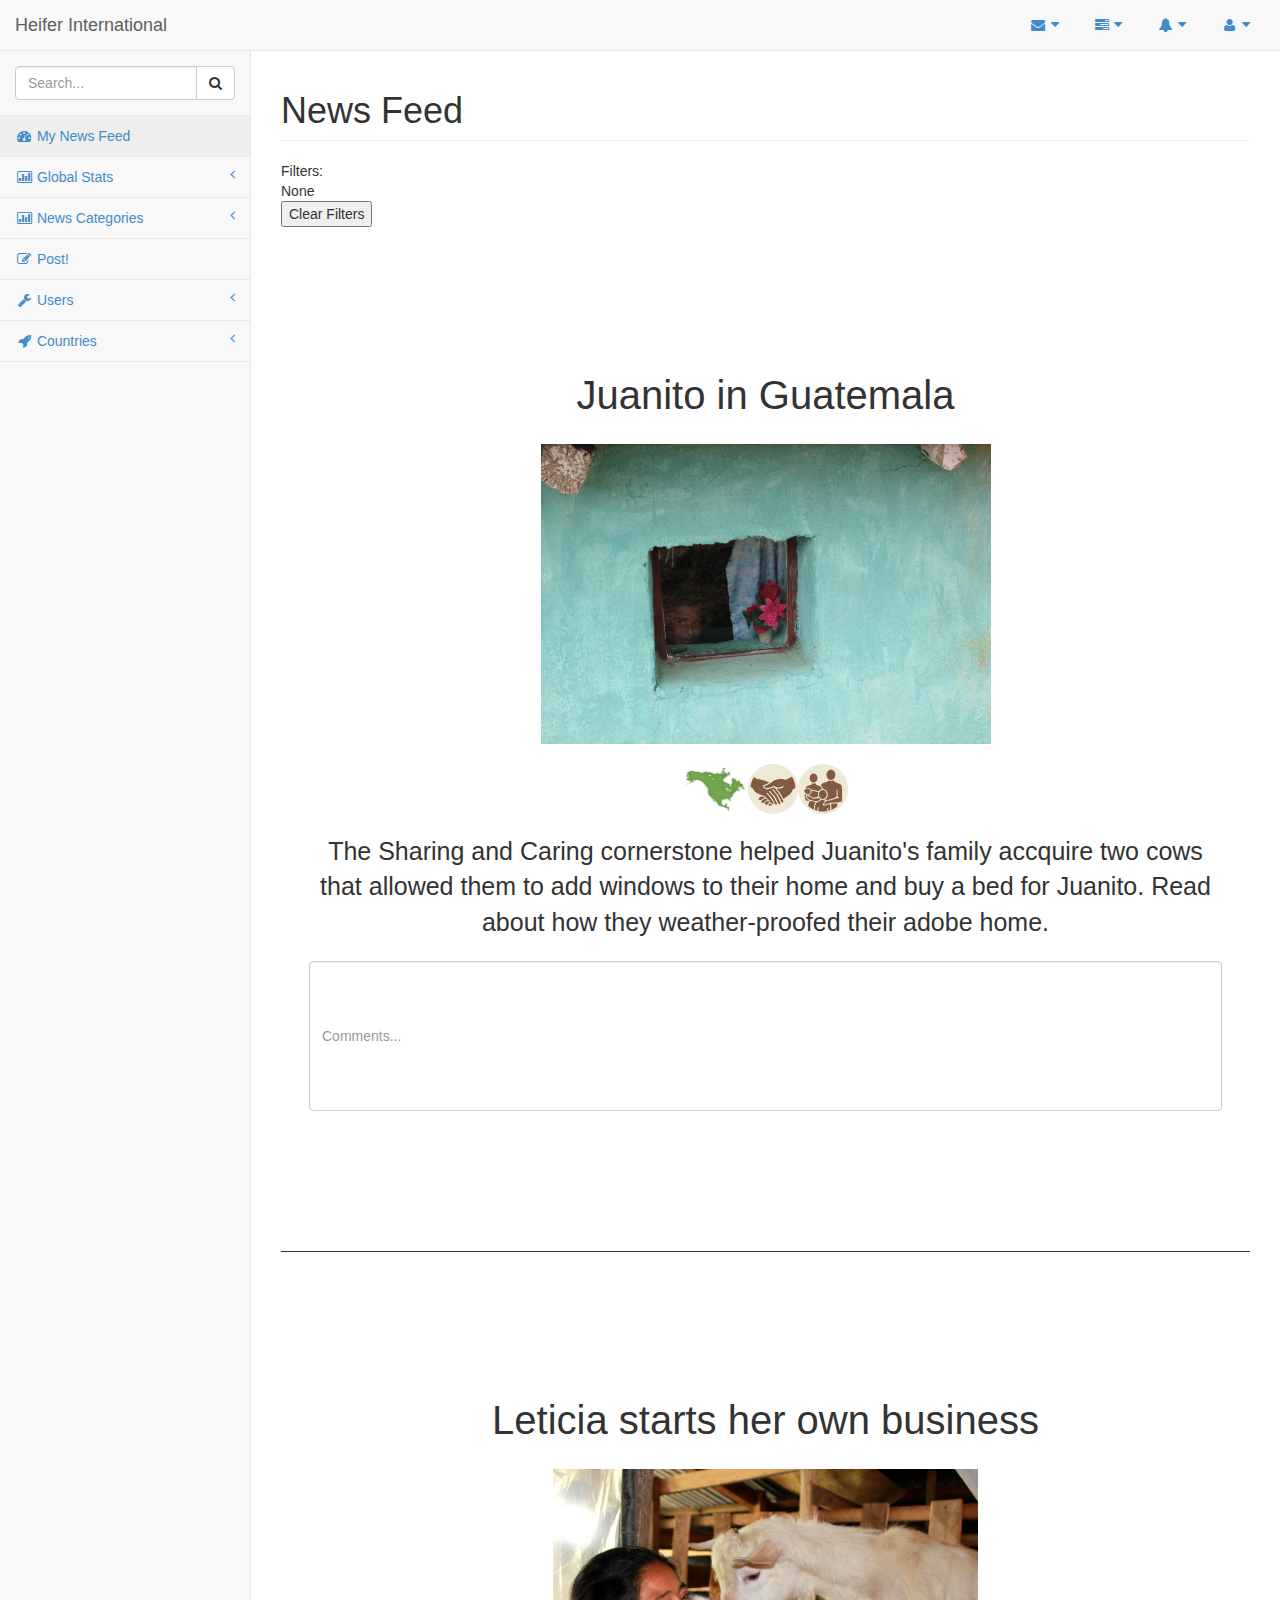
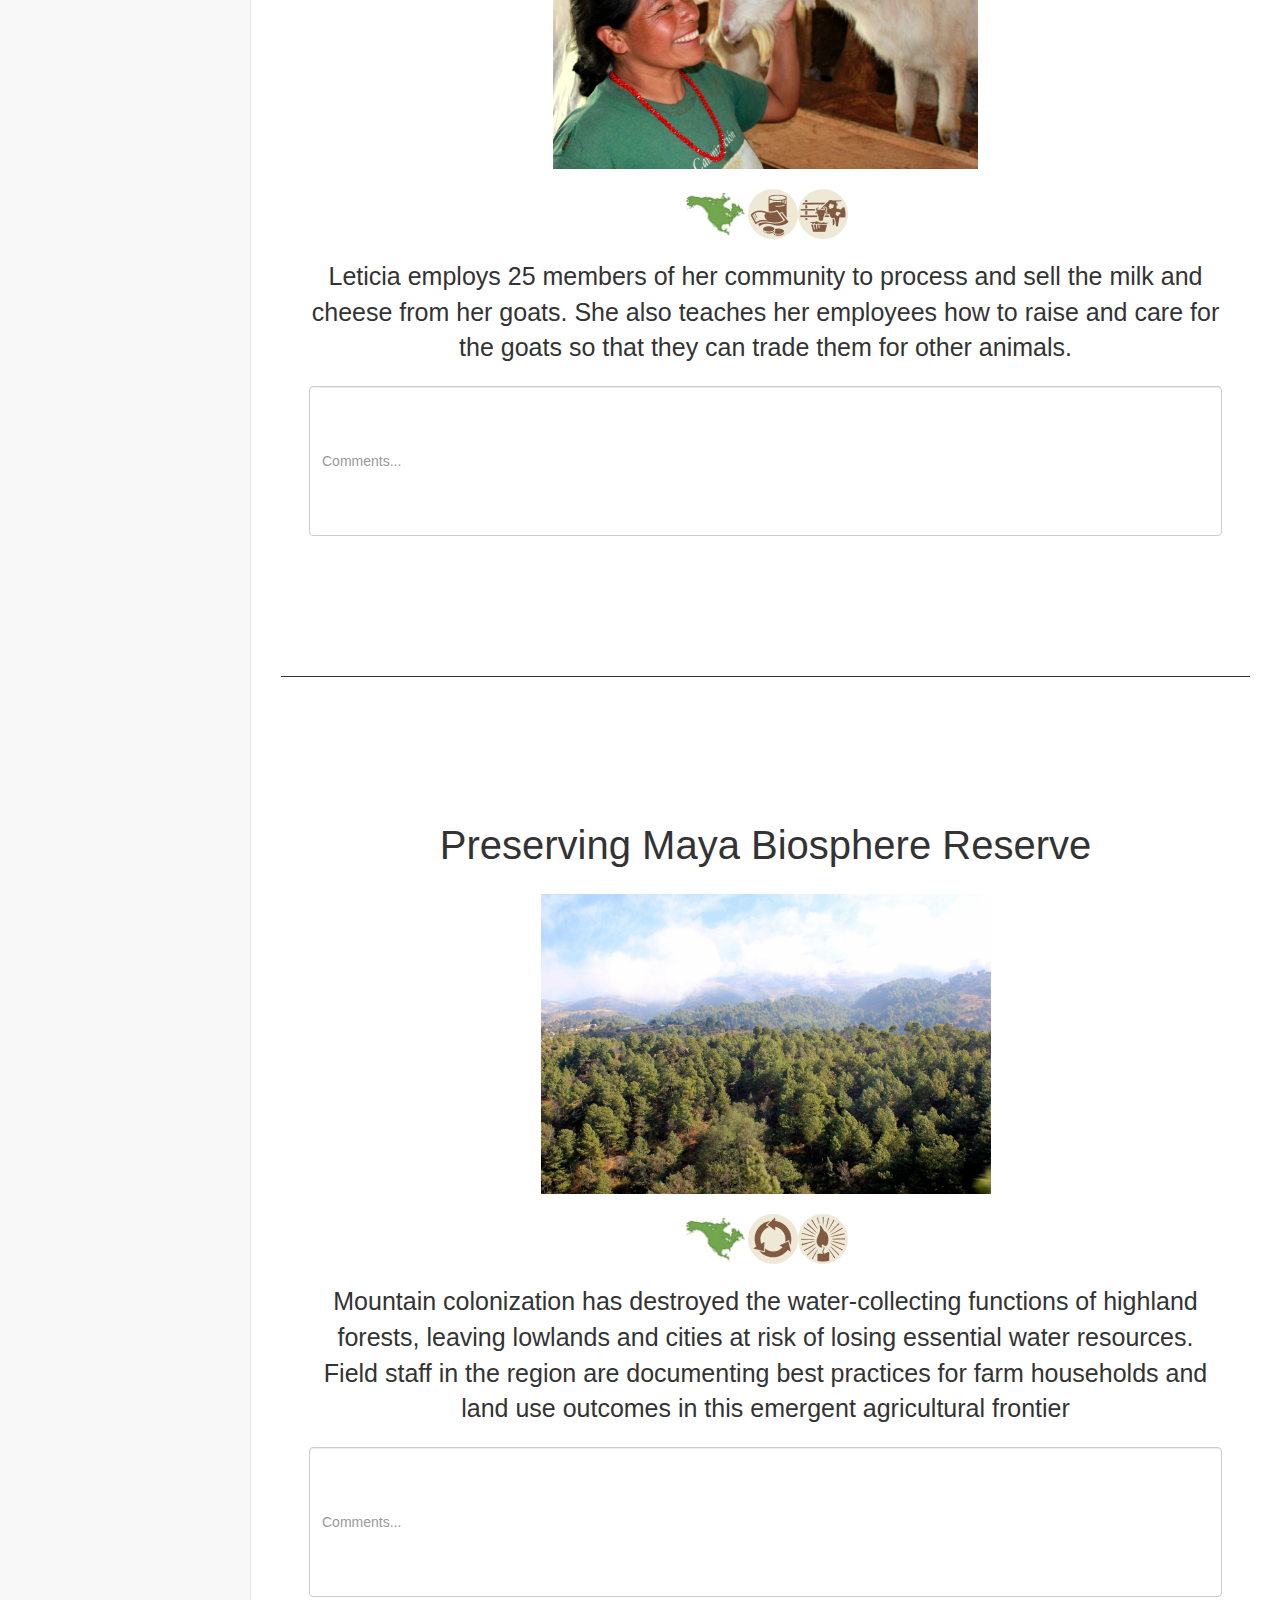
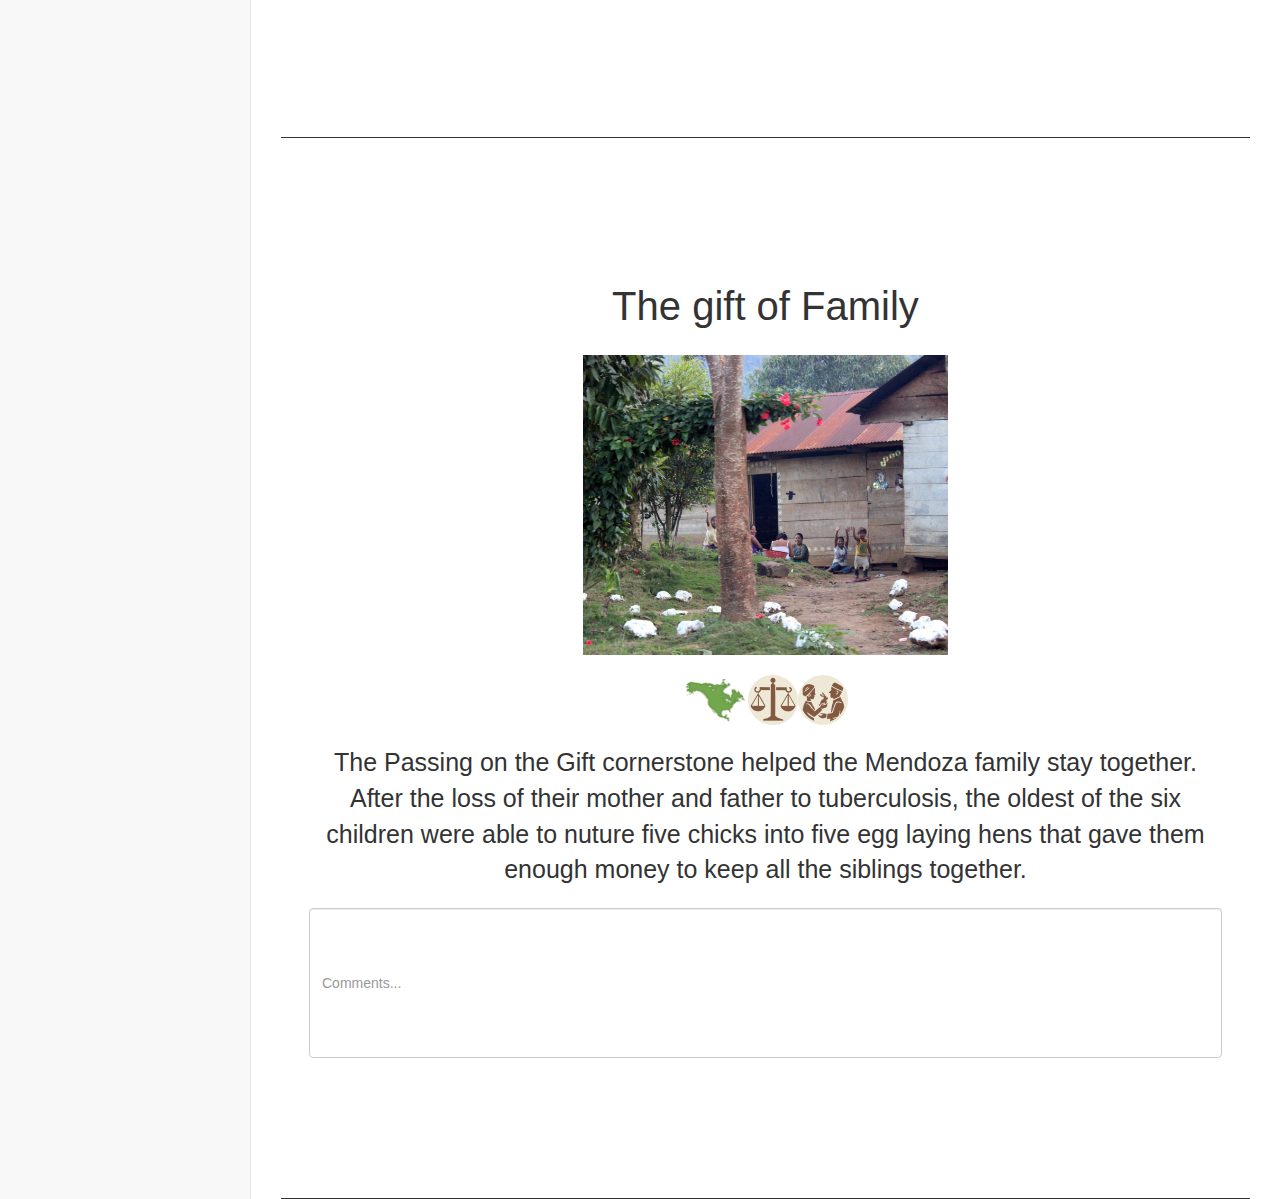
==== commit cc341242: "more filtering and styling" ====
--- a/index.html
+++ b/index.html
@@ -22,6 +22,7 @@
 
     <!-- Custom CSS -->
     <link href="css/sb-admin-2.css" rel="stylesheet">
+    <link href="css/heifer-style.css" rel="stylesheet">
 
     <!-- Morris Charts CSS -->
     <link href="css/plugins/morris.css" rel="stylesheet">
@@ -289,7 +290,7 @@
                                     <a href="Metrics.html">All Metrics</a>
                                 </li>
                                 <li>
-                                    <a href="#">Animals Given: 6903</a>
+                                    <a href="#">Livestock Given: 6903</a>
                                 </li>
                                 <li>
                                     <a href="#">Countries Visited: 35</a>
@@ -308,7 +309,7 @@
                             <a href="#"><i class="fa fa-bar-chart-o fa-fw"></i> News Categories<span class="fa arrow"></span></a>
                             <ul class="nav nav-second-level">
                                 <li>
-                                    <a href="#">Animals</a>
+                                    <a href="#">Livestock</a>
                                 </li>
                                 <li>
                                     <a href="#">Videos</a>
@@ -352,133 +353,121 @@
                             <a href="placeHolder.html"><i class="fa fa-rocket fa-fw"></i> Countries <span class="fa arrow"></span></a>
                             <ul class="nav nav-second-level">
                                 <li>
-                                    <a href="#">North America <span class="fa arrow"></span></a>
+                                    <a href="#" class="heifer-tag-filter" data-type="region" data-image="/images/NorthAmerica.png" data-value="North America">North America <span class="fa arrow"></span></a>
                                     <ul class="nav nav-third-level">
                                         <li>
-                                            <a href="#">Canda</a>
-                                        </li>
-                                        <li>
-                                            <a href="#">United States</a>
-                                        </li>
-                                        <li>
-                                            <a href="#">Mexico</a>
+                                            <a href="#" class="heifer-tag-filter" data-type="region" data-value="Canada">Canda</a>
+                                        </li>
+                                        <li>
+                                            <a href="#" class="heifer-tag-filter" data-type="region" data-value="United States">United States</a>
+                                        </li>
+                                        <li>
+                                            <a href="#" class="heifer-tag-filter" data-type="region" data-value="Mexico">Mexico</a>
+                                        </li>
+                                        <li>
+                                            <a href="#" class="heifer-tag-filter" data-type="region" data-value="Guatemala">Guatemala</a>
+                                        </li>
+                                        <li>
+                                            <a href="#" class="heifer-tag-filter" data-type="region" data-value="Puerto Rico">Puerto Rico</a>
+                                        </li>
+                                        <li>
+                                            <a href="#" class="heifer-tag-filter" data-type="region" data-value="Panama">Panama</a>
+                                        </li>
+                                        <li>
+                                            <a href="#" class="heifer-tag-filter" data-type="region" data-value="Haiti">Haiti</a>
                                         </li>
                                     </ul>
                                     <!-- /.nav-third-level -->
                                 </li>
                                 <li>
-                                    <a href="#">Latin America <span class="fa arrow"></span></a>
+                                    <a href="#" class="heifer-tag-filter" data-type="region" data-image="/images/SouthAmerica.png" data-value="South America">South America <span class="fa arrow"></span></a>
                                     <ul class="nav nav-third-level">
                                         <li>
-                                            <a href="#">Puerto Rico</a>
-                                        </li>
-                                        <li>
-                                            <a href="#">Panama</a>
-                                        </li>
-                                        <li>
-                                            <a href="#">Haiti</a>
+                                            <a href="#" class="heifer-tag-filter" data-type="region" data-value="Brazil">Brazil</a>
+                                        </li>
+                                        <li>
+                                            <a href="#" class="heifer-tag-filter" data-type="region" data-value="Uruguay">Uruguay</a>
+                                        </li>
+                                        <li>
+                                            <a href="#" class="heifer-tag-filter" data-type="region" data-value="Venezuela">Venezuela</a>
+                                        </li>
+                                        <li>
+                                            <a href="#" class="heifer-tag-filter" data-type="region" data-value="Chile">Chile</a>
                                         </li>
                                     </ul>
                                     <!-- /.nav-third-level -->
                                 </li>
                                 <li>
-                                    <a href="#">South America <span class="fa arrow"></span></a>
+                                    <a href="#" class="heifer-tag-filter" data-type="region" data-image="/images/Europe.png" data-value="Europe">Europe <span class="fa arrow"></span></a>
                                     <ul class="nav nav-third-level">
                                         <li>
-                                            <a href="#">Brazil</a>
-                                        </li>
-                                        <li>
-                                            <a href="#">Uruguay</a>
-                                        </li>
-                                        <li>
-                                            <a href="#">Venezuela</a>
-                                        </li>
-                                        <li>
-                                            <a href="#">Chile</a>
+                                            <a href="#" class="heifer-tag-filter" data-type="region" data-value="Spain">Spain</a>
+                                        </li>
+                                        <li>
+                                            <a href="#" class="heifer-tag-filter" data-type="region" data-value="France">France</a>
+                                        </li>
+                                        <li>
+                                            <a href="#" class="heifer-tag-filter" data-type="region" data-value="Italy">Italy</a>
+                                        </li>
+                                        <li>
+                                            <a href="#" class="heifer-tag-filter" data-type="region" data-value="Germany">Germany</a>
+                                        </li>
+                                        <li>
+                                            <a href="#" class="heifer-tag-filter" data-type="region" data-value="Poland">Poland</a>
+                                        </li>
+                                        <li>
+                                            <a href="#" class="heifer-tag-filter" data-type="region" data-value="HUngary">Hungary</a>
                                         </li>
                                     </ul>
                                     <!-- /.nav-third-level -->
                                 </li>
                                 <li>
-                                    <a href="#">Europe <span class="fa arrow"></span></a>
+                                    <a href="#" class="heifer-tag-filter" data-type="region" data-image="/images/Africa.png" data-value="Africa">Africa <span class="fa arrow"></span></a>
                                     <ul class="nav nav-third-level">
                                         <li>
-                                            <a href="#">Spain</a>
-                                        </li>
-                                        <li>
-                                            <a href="#">France</a>
-                                        </li>
-                                        <li>
-                                            <a href="#">Italy</a>
-                                        </li>
-                                        <li>
-                                            <a href="#">Germany</a>
-                                        </li>
-                                        <li>
-                                            <a href="#">Poland</a>
-                                        </li>
-                                        <li>
-                                            <a href="#">Hungary</a>
+                                            <a href="#" class="heifer-tag-filter" data-type="region" data-value="Algeria">Algeria</a>
+                                        </li>
+                                        <li>
+                                            <a href="#" class="heifer-tag-filter" data-type="region" data-value="Mali">Mali</a>
+                                        </li>
+                                        <li>
+                                            <a href="#" class="heifer-tag-filter" data-type="region" data-value="Niger">Niger</a>
+                                        </li>
+                                        <li>
+                                            <a href="#" class="heifer-tag-filter" data-type="region" data-value="Chad">Chad</a>
+                                        </li>
+                                        <li>
+                                            <a href="#" class="heifer-tag-filter" data-type="region" data-value="Zimbabwe">Zimbabwe</a>
                                         </li>
                                     </ul>
                                     <!-- /.nav-third-level -->
                                 </li>
                                 <li>
-                                    <a href="#">Africa <span class="fa arrow"></span></a>
+                                    <a href="#" class="heifer-tag-filter" data-type="region" data-image="/images/Asia.png" data-value="Asia"> Asia <span class="fa arrow"></span></a>
                                     <ul class="nav nav-third-level">
                                         <li>
-                                            <a href="#">Algeria</a>
-                                        </li>
-                                        <li>
-                                            <a href="#">Mali</a>
-                                        </li>
-                                        <li>
-                                            <a href="#">Niger</a>
-                                        </li>
-                                        <li>
-                                            <a href="#">Chad</a>
-                                        </li>
-                                        <li>
-                                            <a href="#">Zimbabwe</a>
+                                            <a href="#" class="heifer-tag-filter" data-type="region" data-value="China">China</a>
+                                        </li>
+                                        <li>
+                                            <a href="#" class="heifer-tag-filter" data-type="region" data-value="Mongolia">Mongolia</a>
+                                        </li>
+                                        <li>
+                                            <a href="#" class="heifer-tag-filter" data-type="region" data-value="Kazakhstan">Kazakhstan</a>
+                                        </li>
+                                        <li>
+                                            <a href="#" class="heifer-tag-filter" data-type="region" data-value="India">India</a>
+                                        </li>
+                                        <li>
+                                            <a href="#" class="heifer-tag-filter" data-type="region" data-value="Cambodia">Cambodia</a>
+                                        </li>
+                                        <li>
+                                            <a href="#" class="heifer-tag-filter" data-type="region" data-value="Thailand">Thailand</a>
+                                        </li>
+                                        <li>
+                                            <a href="#" class="heifer-tag-filter" data-type="region" data-value="Malaysia">Malaysia</a>
                                         </li>
                                     </ul>
                                     <!-- /.nav-third-level -->
-                                </li>
-                                <li>
-                                    <a href="#"> Asia <span class="fa arrow"></span></a>
-                                    <ul class="nav nav-third-level">
-                                        <li>
-                                            <a href="#">China</a>
-                                        </li>
-                                        <li>
-                                            <a href="#">Mongolia</a>
-                                        </li>
-                                        <li>
-                                            <a href="#">Kazakhstan</a>
-                                        </li>
-                                        <li>
-                                            <a href="#">India</a>
-                                        </li>
-                                        <li>
-                                            <a href="#">Cambodia</a>
-                                        </li>
-                                        <li>
-                                            <a href="#">Thailand</a>
-                                        </li>
-                                        <li>
-                                            <a href="#">Malaysia</a>
-                                        </li>
-                                    </ul>
-                                    <!-- /.nav-third-level -->
-                                </li>
-                                <li>
-                                    <a href="#"> Australia <span class="fa arrow"></span></a>
-                                    <!-- /.nav-third-level -->
-                                    <ul class = "nav-third-level">
-                                        <li>
-                                            <a href="#">Australia, what'd you expect?</a>
-                                        </li>
-                                    </ul>
                                 </li>
                             </ul>
                             <!-- /.nav-second-level -->
@@ -519,8 +508,12 @@
                 <div class="col-lg-12">
                     <h1 class="page-header">News Feed</h1>
                 </div>
-                <div class = "col-md-12">                
-                	<div id="postFeed">
+                <div id="postArea" class = "col-md-12">
+                <div>
+                	Filters:<div class="heifer-filters-list">None</div>
+                	<button class="heifer-filters-clear">Clear Filters</button>
+                </div>          
+                	<div class="heifer-post-feed">
                 	</div>
                 </div>
             <!-- /.row -->
@@ -539,10 +532,6 @@
     <!-- Metis Menu Plugin JavaScript -->
     <script src="js/plugins/metisMenu/metisMenu.min.js"></script>
 
-    <!-- Morris Charts JavaScript -->
-    <script src="js/plugins/morris/raphael.min.js"></script>
-    <script src="js/plugins/morris/morris.min.js"></script>
-    <script src="js/plugins/morris/morris-data.js"></script>
 
     <!-- Custom Theme JavaScript -->
     <script src="js/sb-admin-2.js"></script>
@@ -550,7 +539,7 @@
 	 <script>
 	     $(document).ready(function() {
 	 			postsUrl = "/json/posts.json";
-	  			posts = new postLoader(postsUrl, "#postFeed");       
+	  			posts = new postLoader(postsUrl, "#postArea");       
 	      });
 	 </script>
 </body>
--- a/css/heifer-style.css
+++ b/css/heifer-style.css
@@ -0,0 +1,38 @@
+.heifer-post{
+	text-align:center;
+	border-bottom: 1px solid;
+	padding: 10em 2em;
+}
+
+.heifer-post-tags{
+	padding-top:20px;
+	padding-bottom:20px;
+}
+.heifer-post-title{
+		padding-bottom:20px;
+		font-size:40px;
+		font-family: Copperplate / Copperplate Gothic Light, sans-serif;
+}
+
+.heifer-tag-image{
+	height:50px;
+}
+
+.heifer-post-desc{
+	font-size:25px;
+}
+
+.heifer-post-image{
+	height:300px;
+}
+
+.heifer-comments{
+	text-align:center;
+	padding-top:20px;
+}
+
+.heifer-comment-form{
+	display:inline-block;\
+	width:600px;
+	height:150px;
+}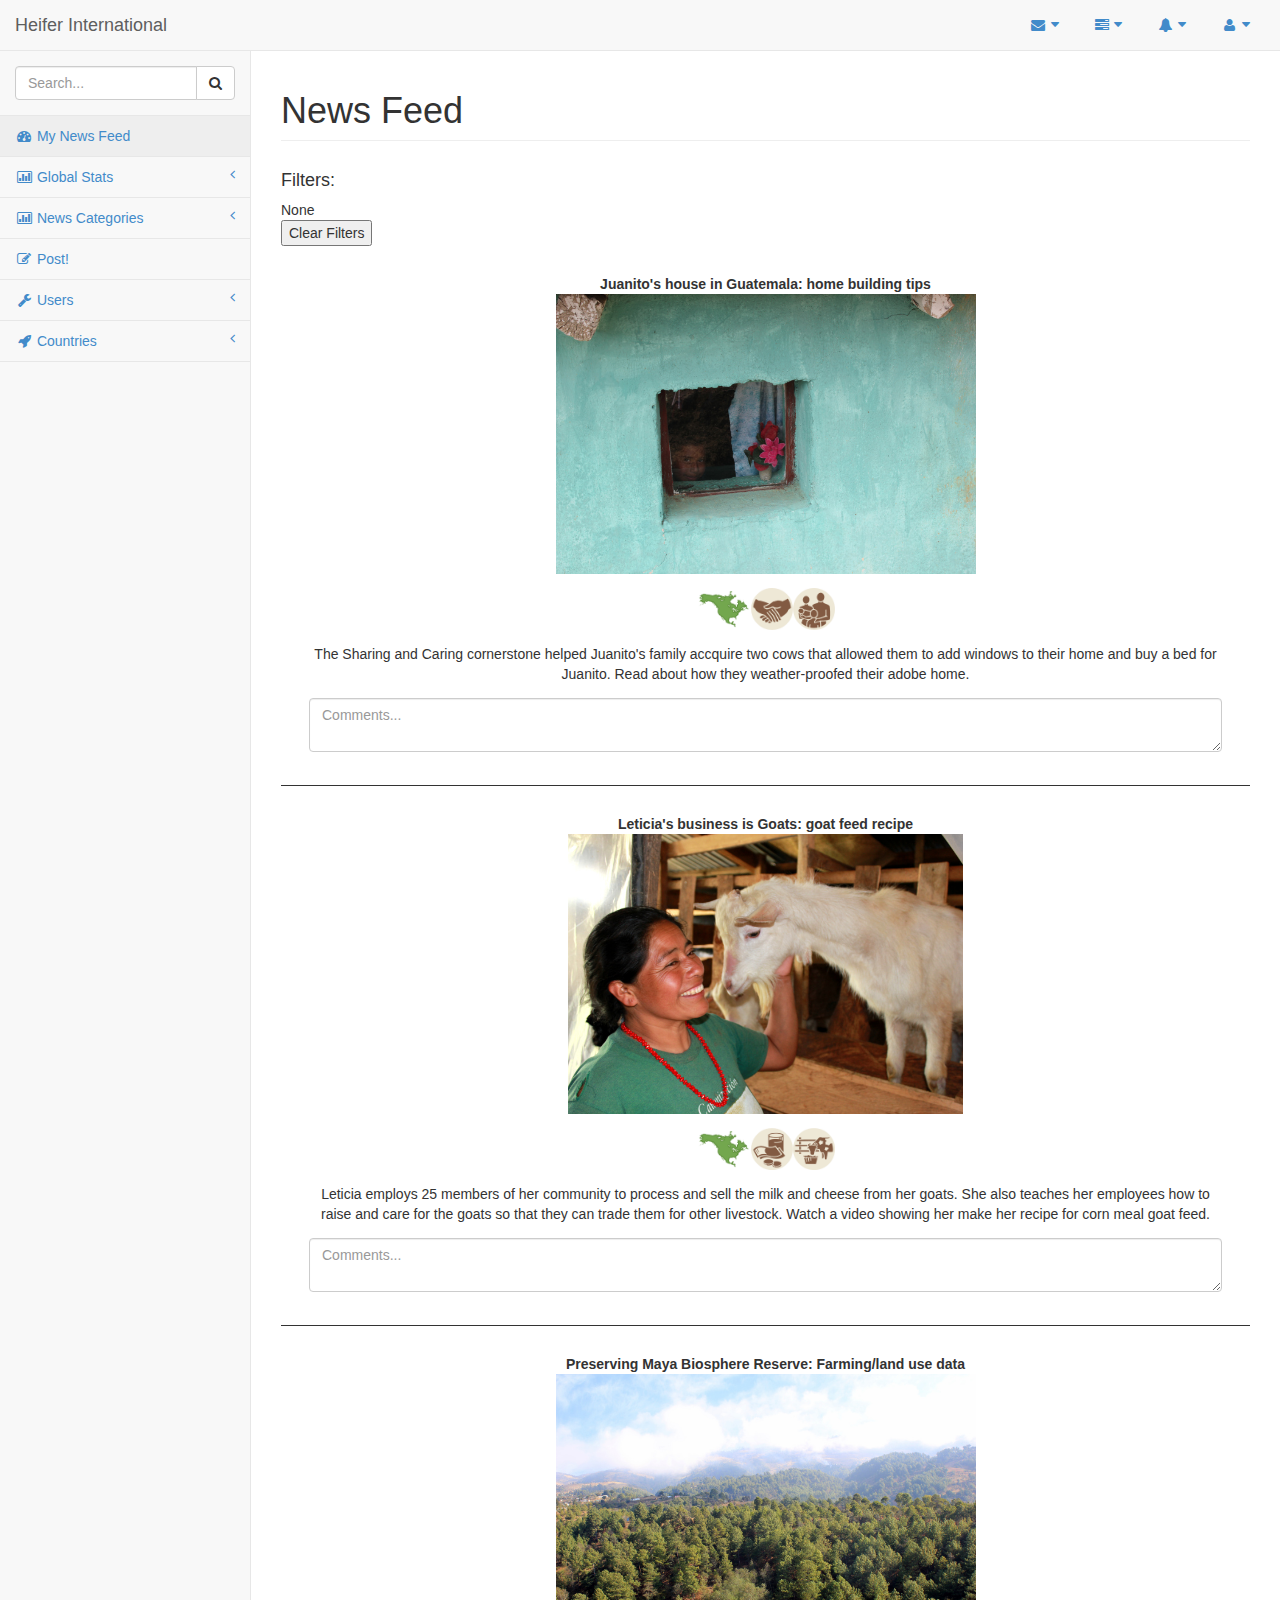
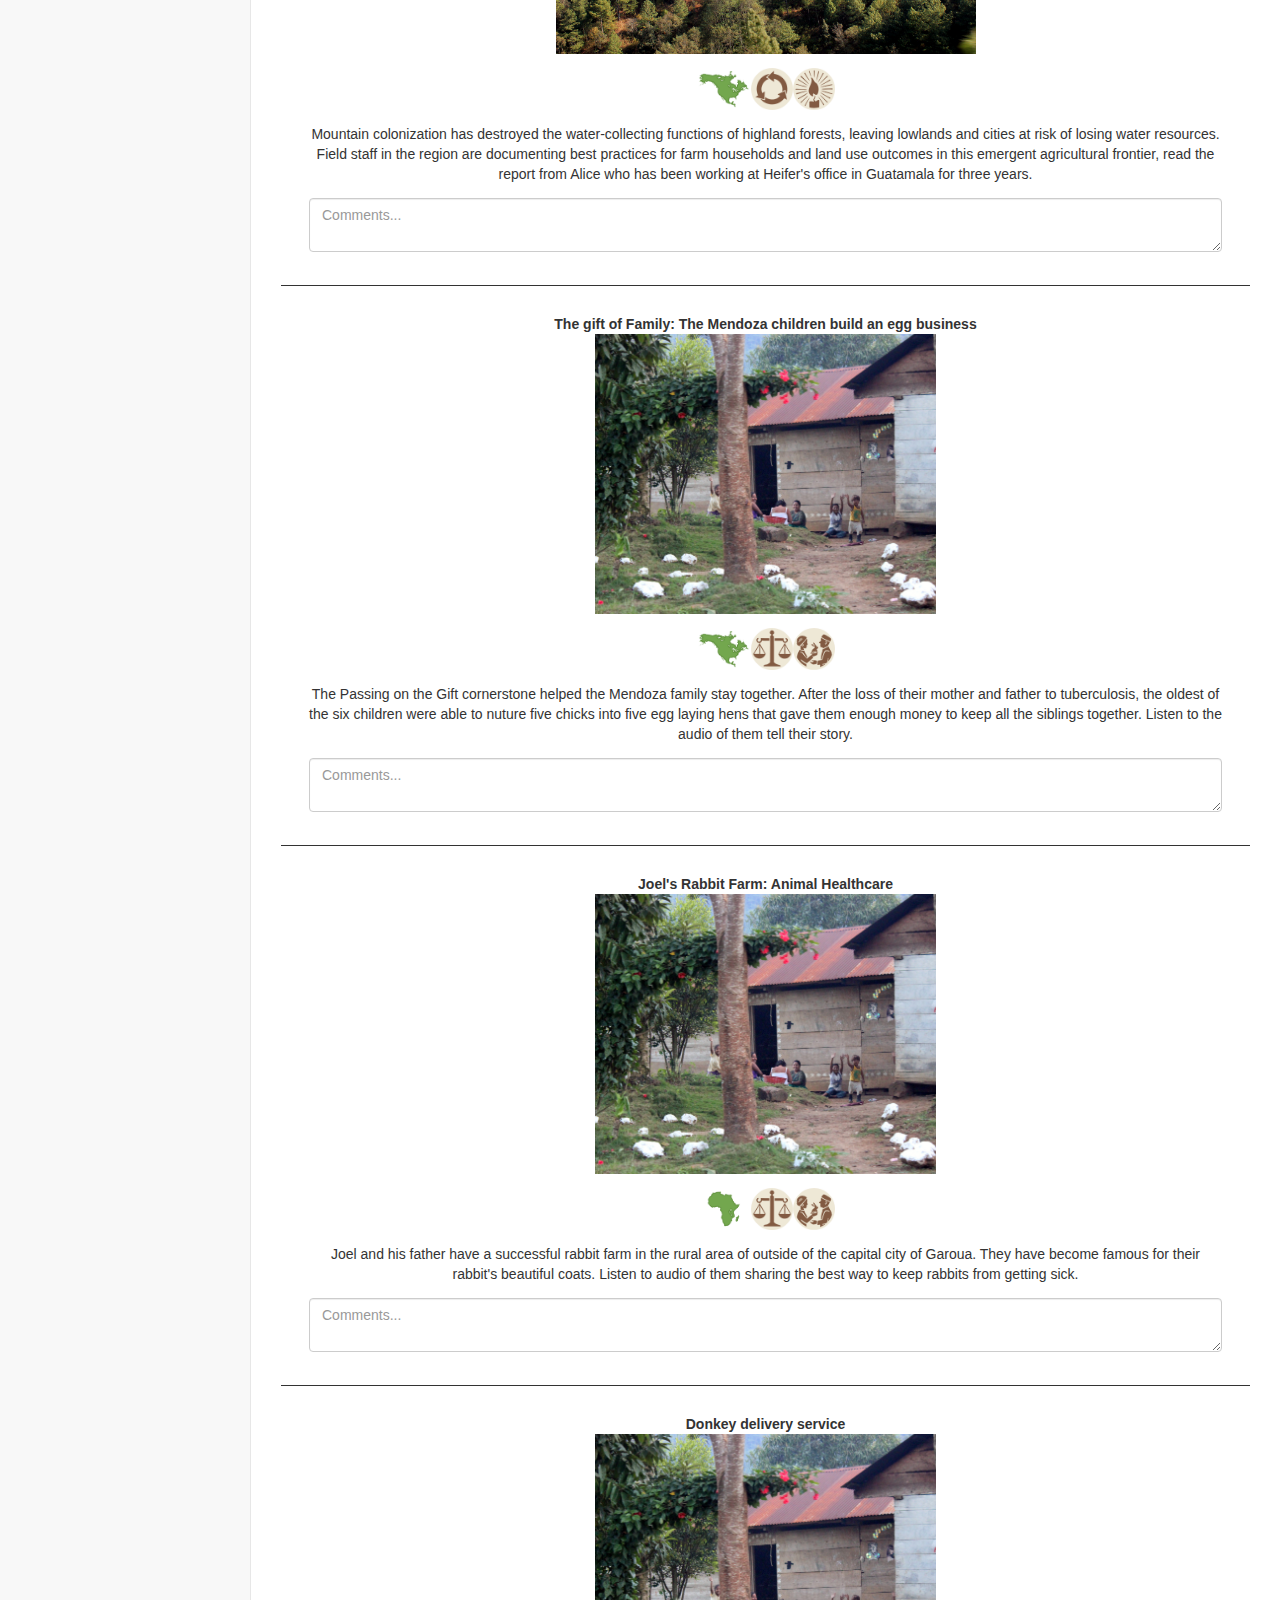
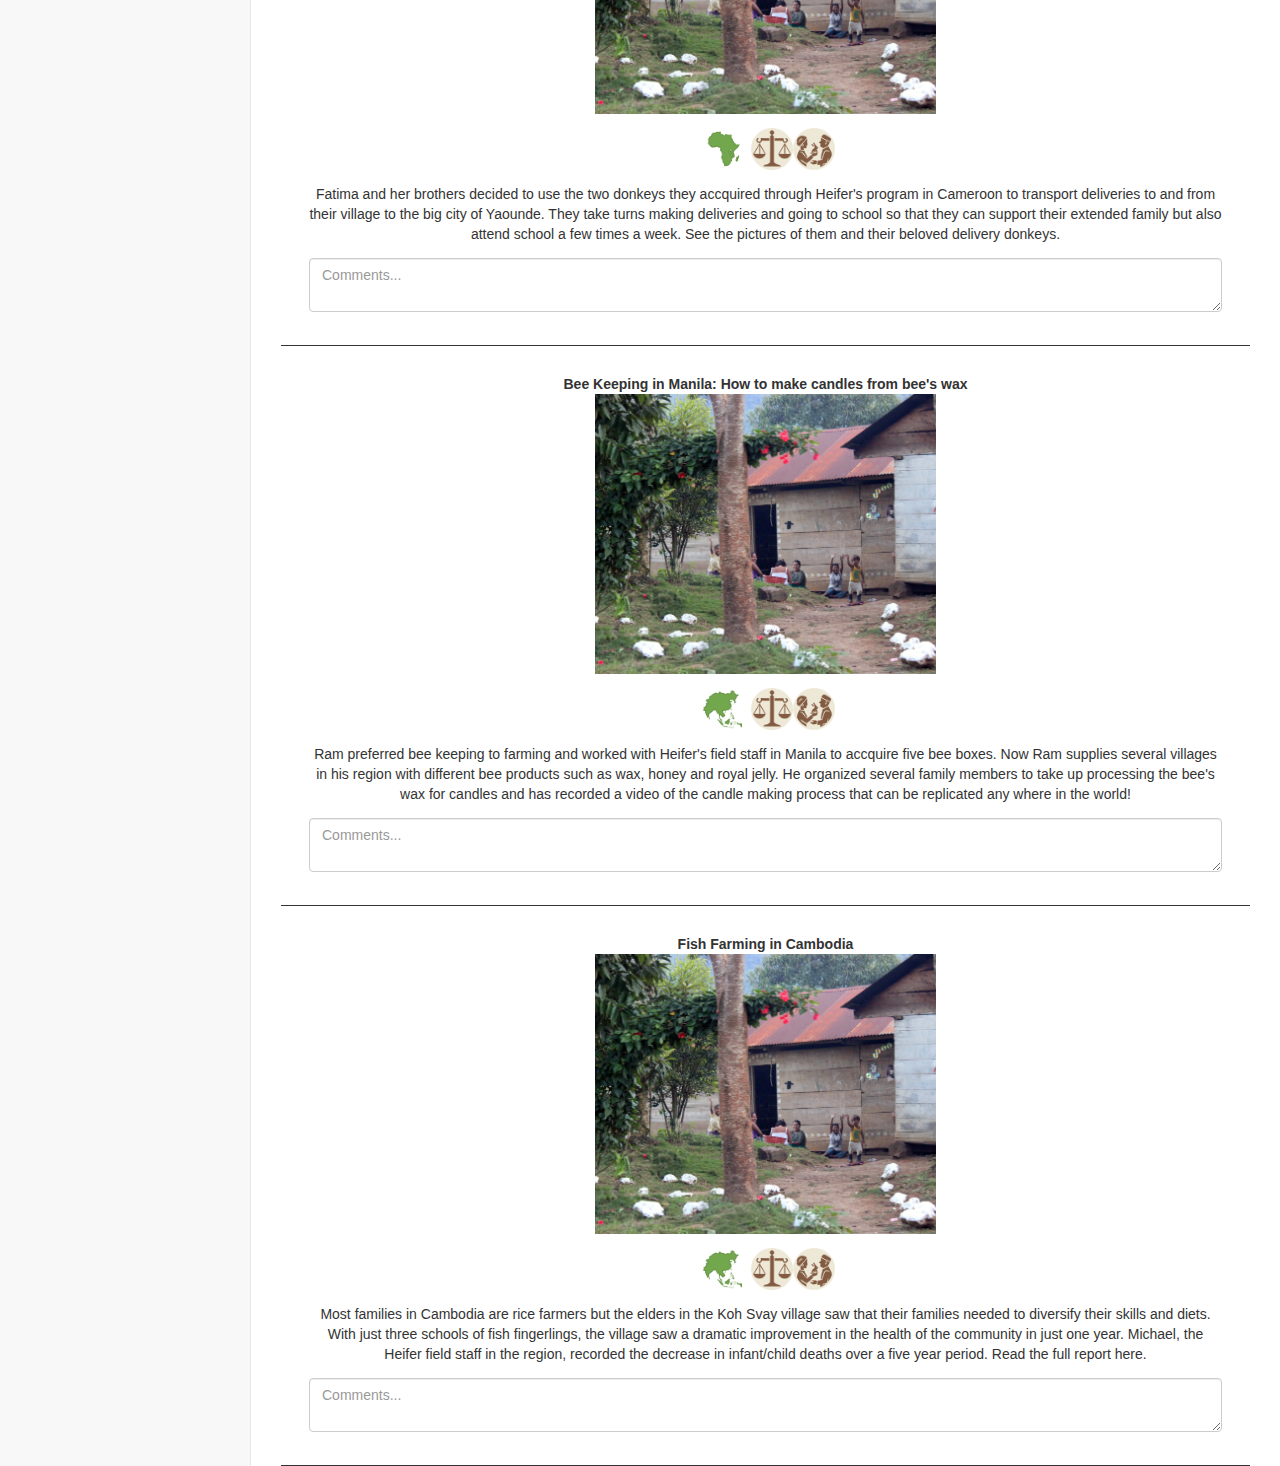
==== commit bfa6fc64: "added tags to input form" ====
--- a/index.html
+++ b/index.html
@@ -510,7 +510,7 @@
                 </div>
                 <div id="postArea" class = "col-md-12">
                 <div>
-                	Filters:<div class="heifer-filters-list">None</div>
+                	<h4>Filters:</h4><div class="heifer-filters-list">None</div>
                 	<button class="heifer-filters-clear">Clear Filters</button>
                 </div>          
                 	<div class="heifer-post-feed">
--- a/css/heifer-style.css
+++ b/css/heifer-style.css
@@ -1,38 +1,46 @@
 .heifer-post{
 	text-align:center;
-	border-bottom: 1px solid;
-	padding: 10em 2em;
+	border-bottom: 1px solid; 
+	padding: 2em 2em;
 }
 
 .heifer-post-tags{
-	padding-top:20px;
-	padding-bottom:20px;
+	padding-top:1em;
+	padding-bottom:1em;
 }
 .heifer-post-title{
-		padding-bottom:20px;
-		font-size:40px;
+		font-size:1em;
+		font-weight: bold;
 		font-family: Copperplate / Copperplate Gothic Light, sans-serif;
 }
 
+.heifer-tag-fig{
+	float: left;
+	display: inline;
+	margin: .25em .5em;
+	text-align: center;
+}
+
 .heifer-tag-image{
-	height:50px;
+	height:3em;
+	cursor: pointer;
 }
 
 .heifer-post-desc{
-	font-size:25px;
+	font-size:1em;
 }
 
 .heifer-post-image{
-	height:300px;
+	height:20em;
 }
 
 .heifer-comments{
 	text-align:center;
-	padding-top:20px;
+	padding-top:1em;
 }
 
 .heifer-comment-form{
 	display:inline-block;\
-	width:600px;
-	height:150px;
+	width:80%;
+	height:10em;
 }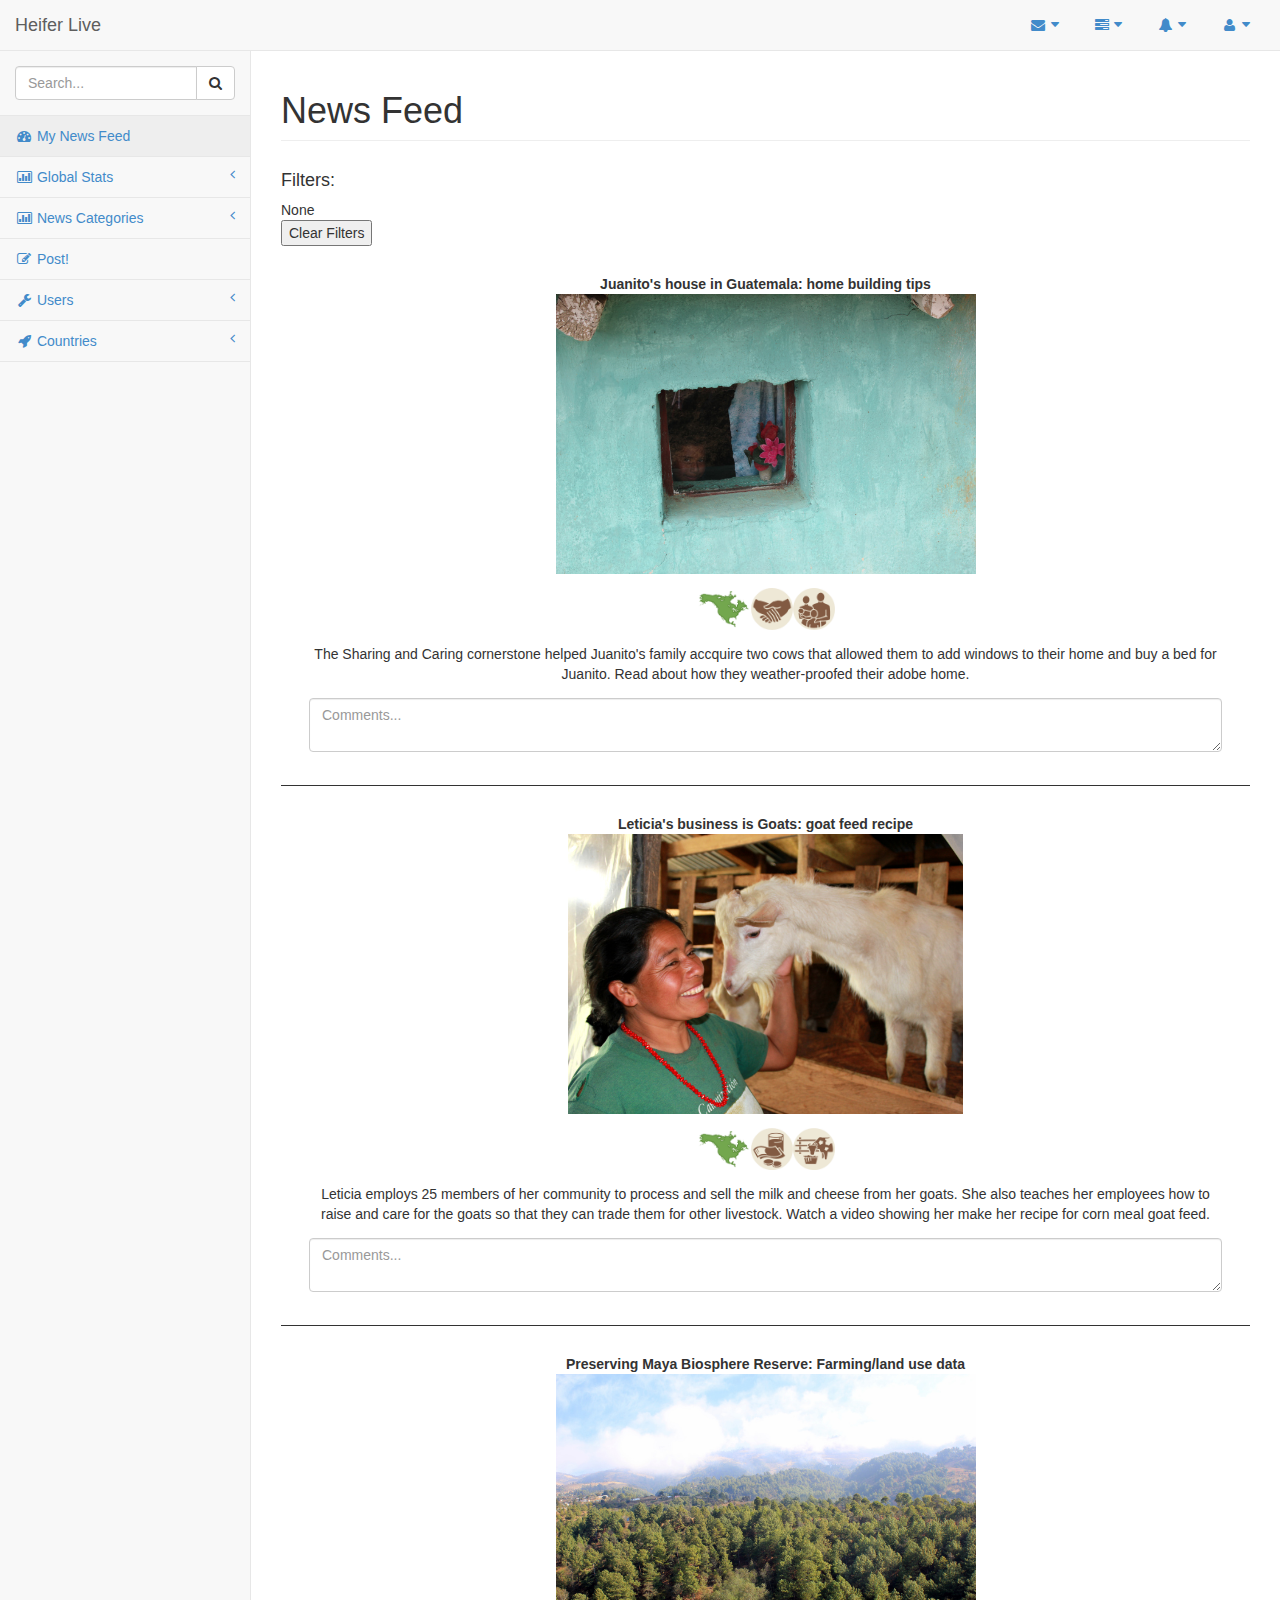
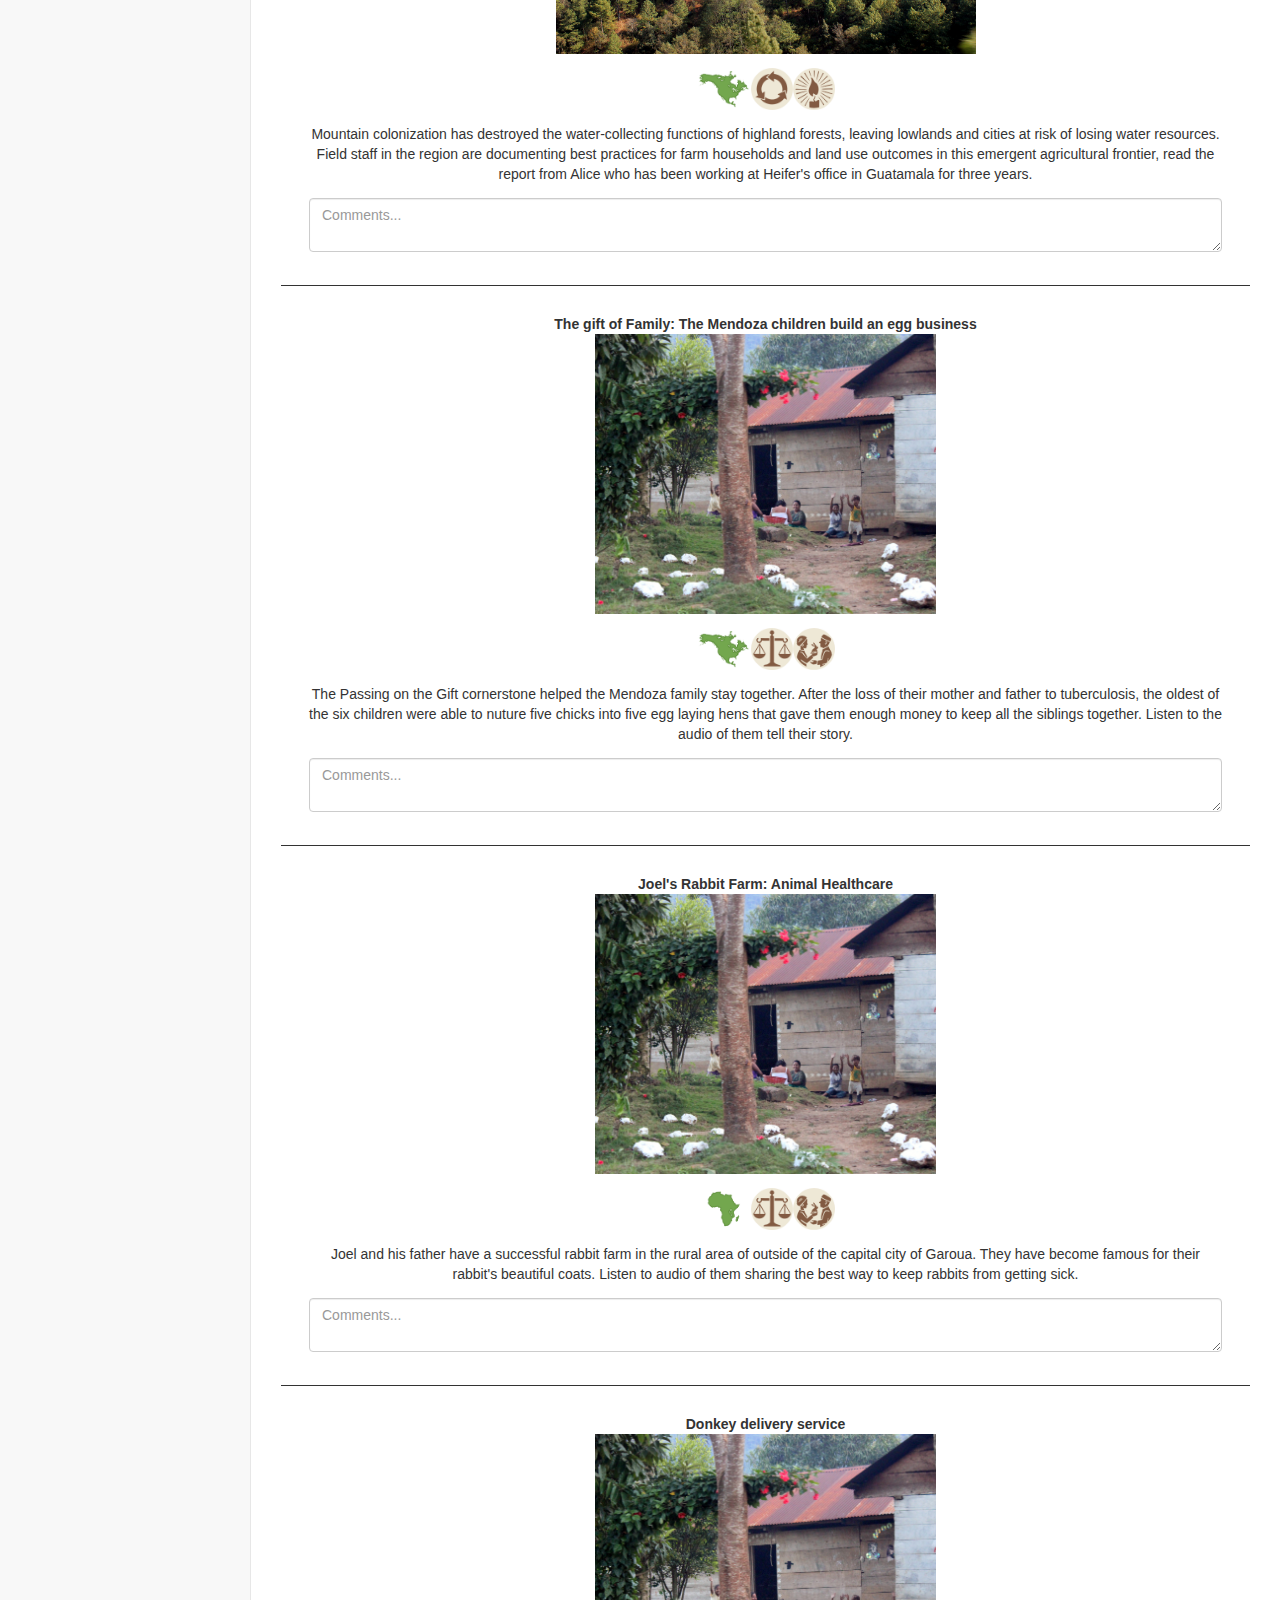
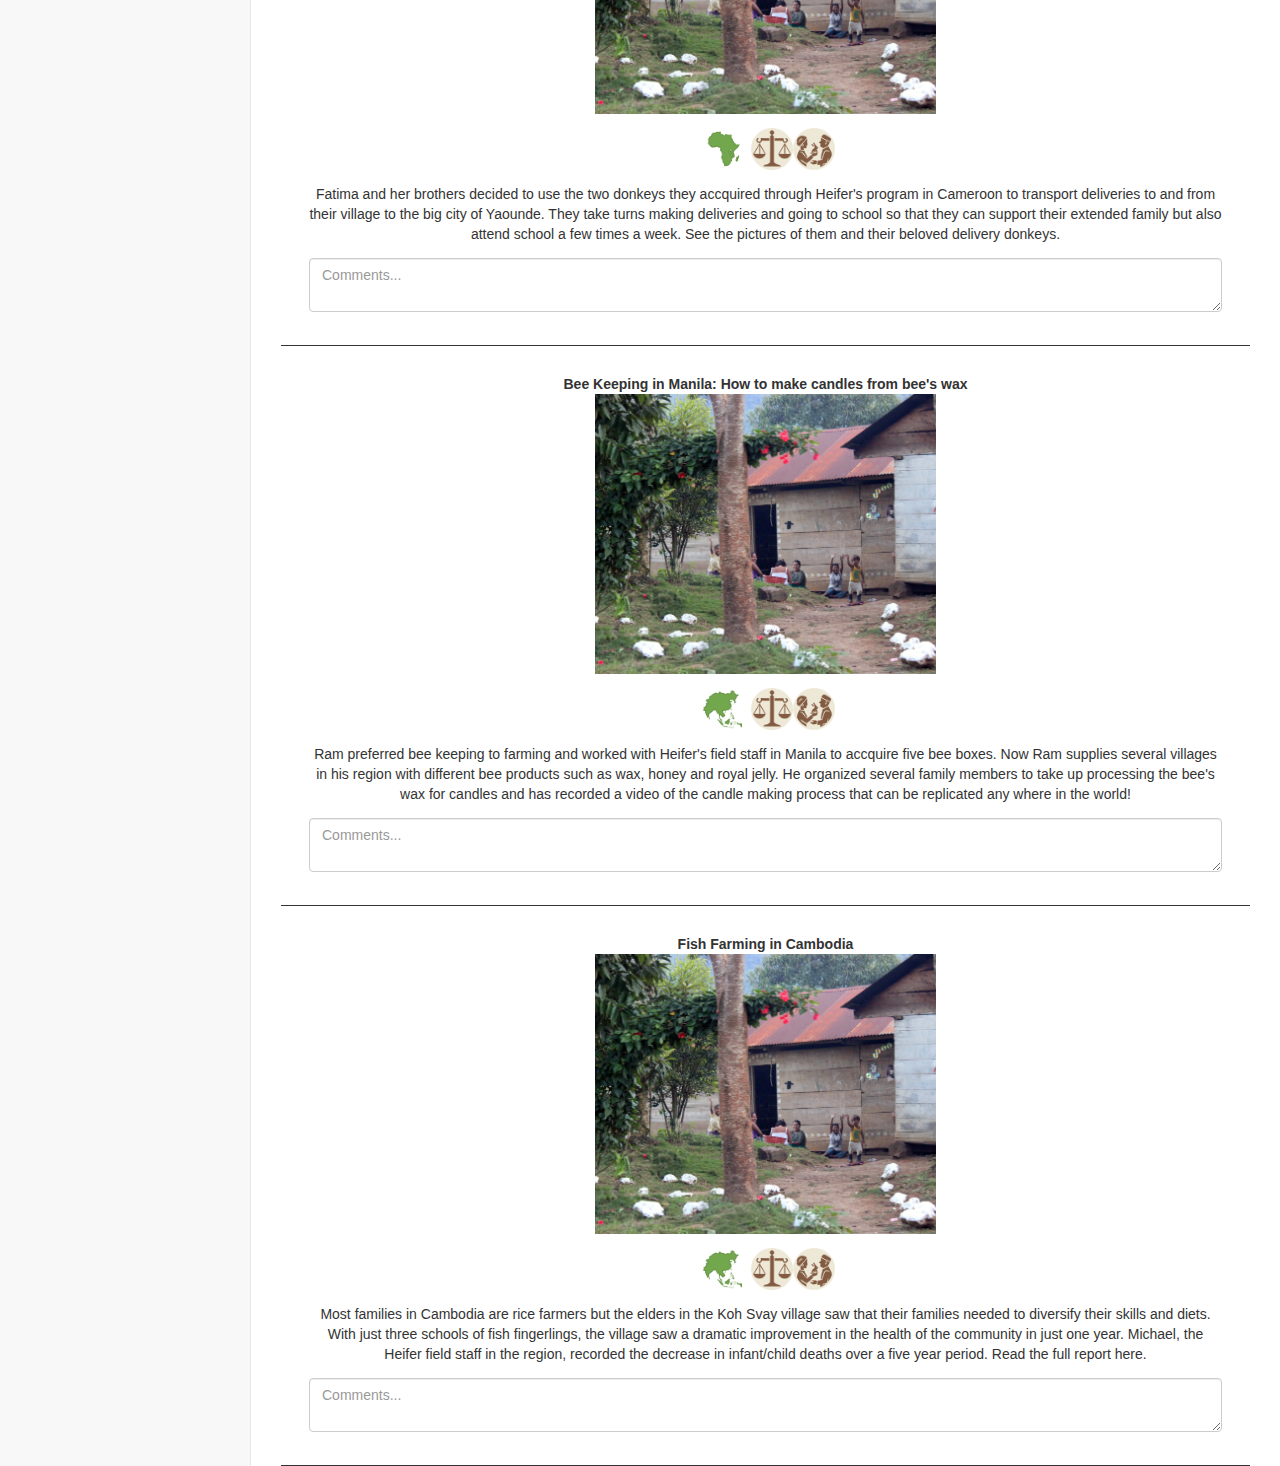
==== commit 60d3b662: "fixed links" ====
--- a/index.html
+++ b/index.html
@@ -9,7 +9,7 @@
     <meta name="description" content="">
     <meta name="author" content="paul" >
 
-    <title>Heifer International Tinder</title>
+    <title>Heifer Live</title>
 
     <!-- Bootstrap Core CSS -->
     <link href="css/bootstrap.min.css" rel="stylesheet">
@@ -52,7 +52,7 @@
                     <span class="icon-bar"></span>
                     <span class="icon-bar"></span>
                 </button>
-                <a class="navbar-brand" href="index.html">Heifer International</a>
+                <a class="navbar-brand" href="index.html">Heifer Live</a>
             </div>
             <!-- /.navbar-header -->
 
@@ -353,7 +353,7 @@
                             <a href="placeHolder.html"><i class="fa fa-rocket fa-fw"></i> Countries <span class="fa arrow"></span></a>
                             <ul class="nav nav-second-level">
                                 <li>
-                                    <a href="#" class="heifer-tag-filter" data-type="region" data-image="/images/NorthAmerica.png" data-value="North America">North America <span class="fa arrow"></span></a>
+                                    <a href="#" class="heifer-tag-filter" data-type="region" data-image="images/NorthAmerica.png" data-value="North America">North America <span class="fa arrow"></span></a>
                                     <ul class="nav nav-third-level">
                                         <li>
                                             <a href="#" class="heifer-tag-filter" data-type="region" data-value="Canada">Canda</a>
@@ -380,7 +380,7 @@
                                     <!-- /.nav-third-level -->
                                 </li>
                                 <li>
-                                    <a href="#" class="heifer-tag-filter" data-type="region" data-image="/images/SouthAmerica.png" data-value="South America">South America <span class="fa arrow"></span></a>
+                                    <a href="#" class="heifer-tag-filter" data-type="region" data-image="images/SouthAmerica.png" data-value="South America">South America <span class="fa arrow"></span></a>
                                     <ul class="nav nav-third-level">
                                         <li>
                                             <a href="#" class="heifer-tag-filter" data-type="region" data-value="Brazil">Brazil</a>
@@ -398,7 +398,7 @@
                                     <!-- /.nav-third-level -->
                                 </li>
                                 <li>
-                                    <a href="#" class="heifer-tag-filter" data-type="region" data-image="/images/Europe.png" data-value="Europe">Europe <span class="fa arrow"></span></a>
+                                    <a href="#" class="heifer-tag-filter" data-type="region" data-image="images/Europe.png" data-value="Europe">Europe <span class="fa arrow"></span></a>
                                     <ul class="nav nav-third-level">
                                         <li>
                                             <a href="#" class="heifer-tag-filter" data-type="region" data-value="Spain">Spain</a>
@@ -422,7 +422,7 @@
                                     <!-- /.nav-third-level -->
                                 </li>
                                 <li>
-                                    <a href="#" class="heifer-tag-filter" data-type="region" data-image="/images/Africa.png" data-value="Africa">Africa <span class="fa arrow"></span></a>
+                                    <a href="#" class="heifer-tag-filter" data-type="region" data-image="images/Africa.png" data-value="Africa">Africa <span class="fa arrow"></span></a>
                                     <ul class="nav nav-third-level">
                                         <li>
                                             <a href="#" class="heifer-tag-filter" data-type="region" data-value="Algeria">Algeria</a>
@@ -443,7 +443,7 @@
                                     <!-- /.nav-third-level -->
                                 </li>
                                 <li>
-                                    <a href="#" class="heifer-tag-filter" data-type="region" data-image="/images/Asia.png" data-value="Asia"> Asia <span class="fa arrow"></span></a>
+                                    <a href="#" class="heifer-tag-filter" data-type="region" data-image="images/Asia.png" data-value="Asia"> Asia <span class="fa arrow"></span></a>
                                     <ul class="nav nav-third-level">
                                         <li>
                                             <a href="#" class="heifer-tag-filter" data-type="region" data-value="China">China</a>
@@ -538,7 +538,7 @@
     <script src="js/postloader.js"></script>
 	 <script>
 	     $(document).ready(function() {
-	 			postsUrl = "/json/posts.json";
+	 			postsUrl = "json/posts.json";
 	  			posts = new postLoader(postsUrl, "#postArea");       
 	      });
 	 </script>
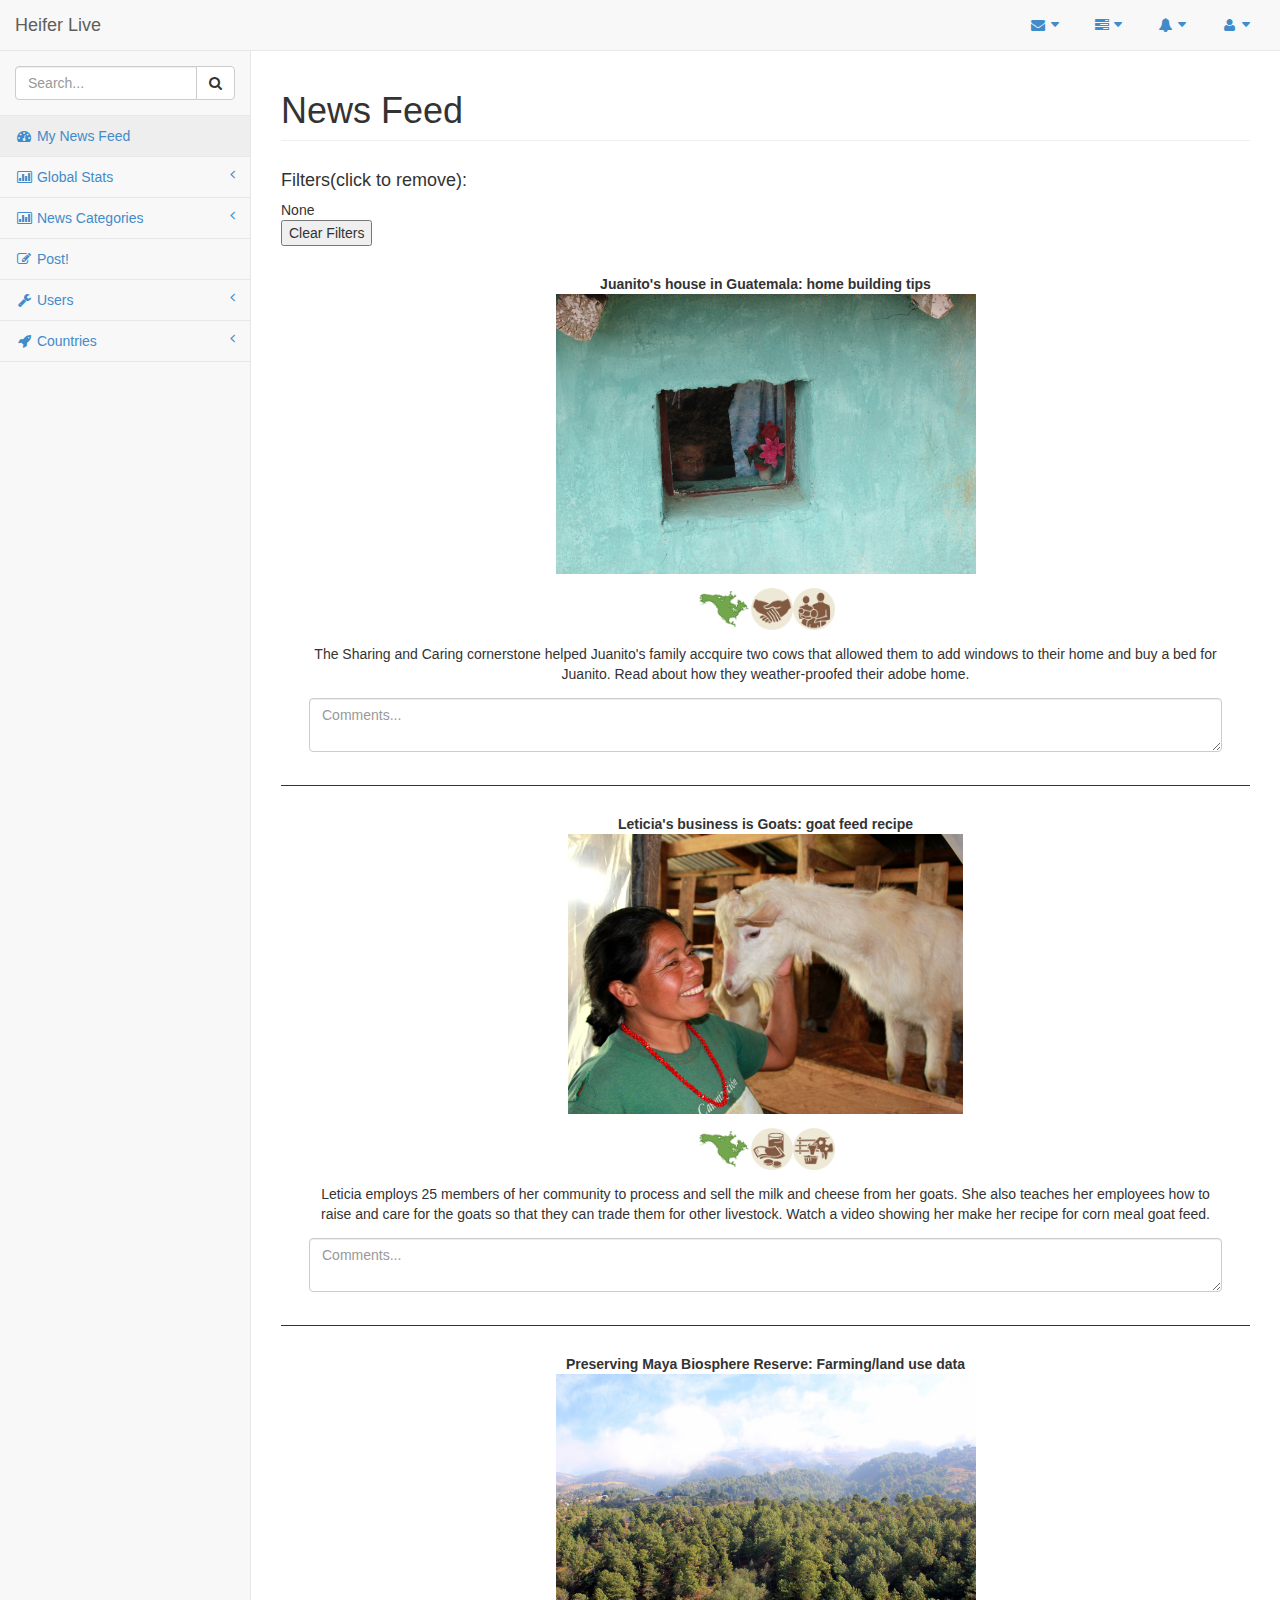
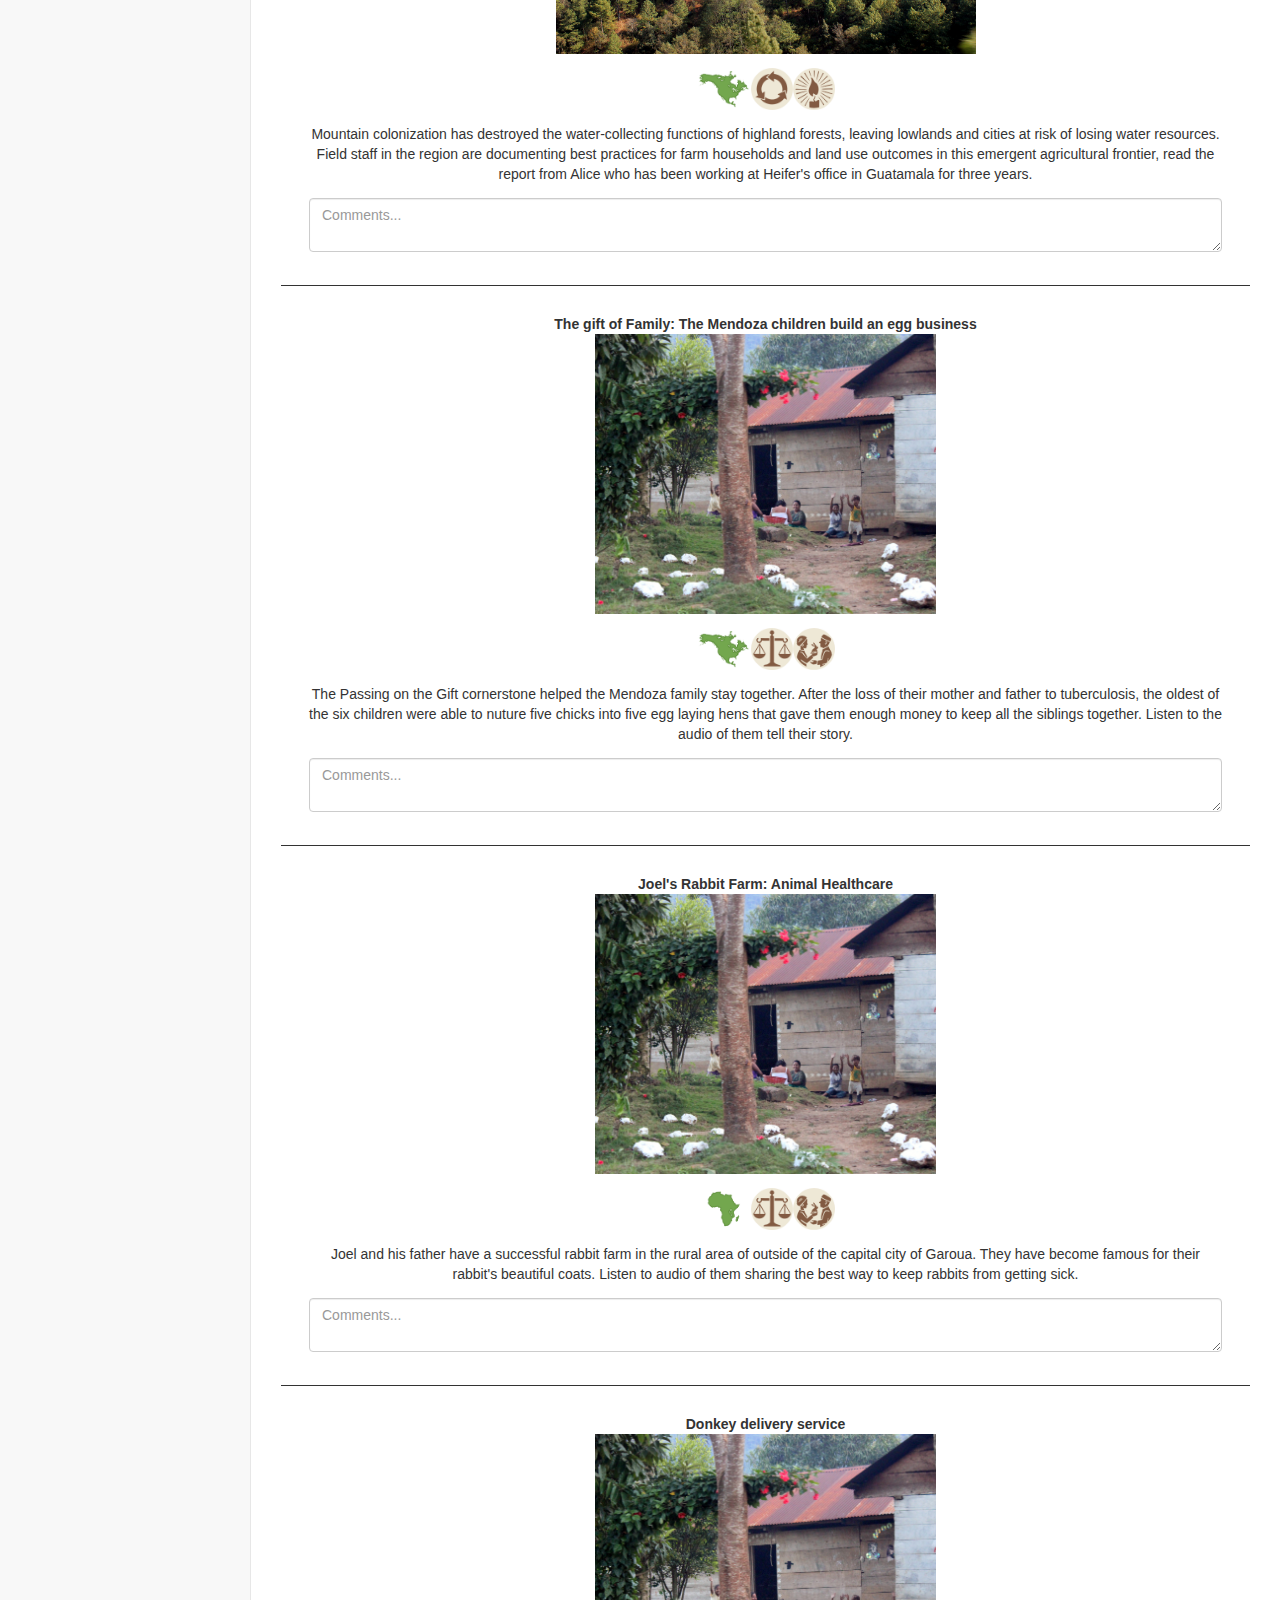
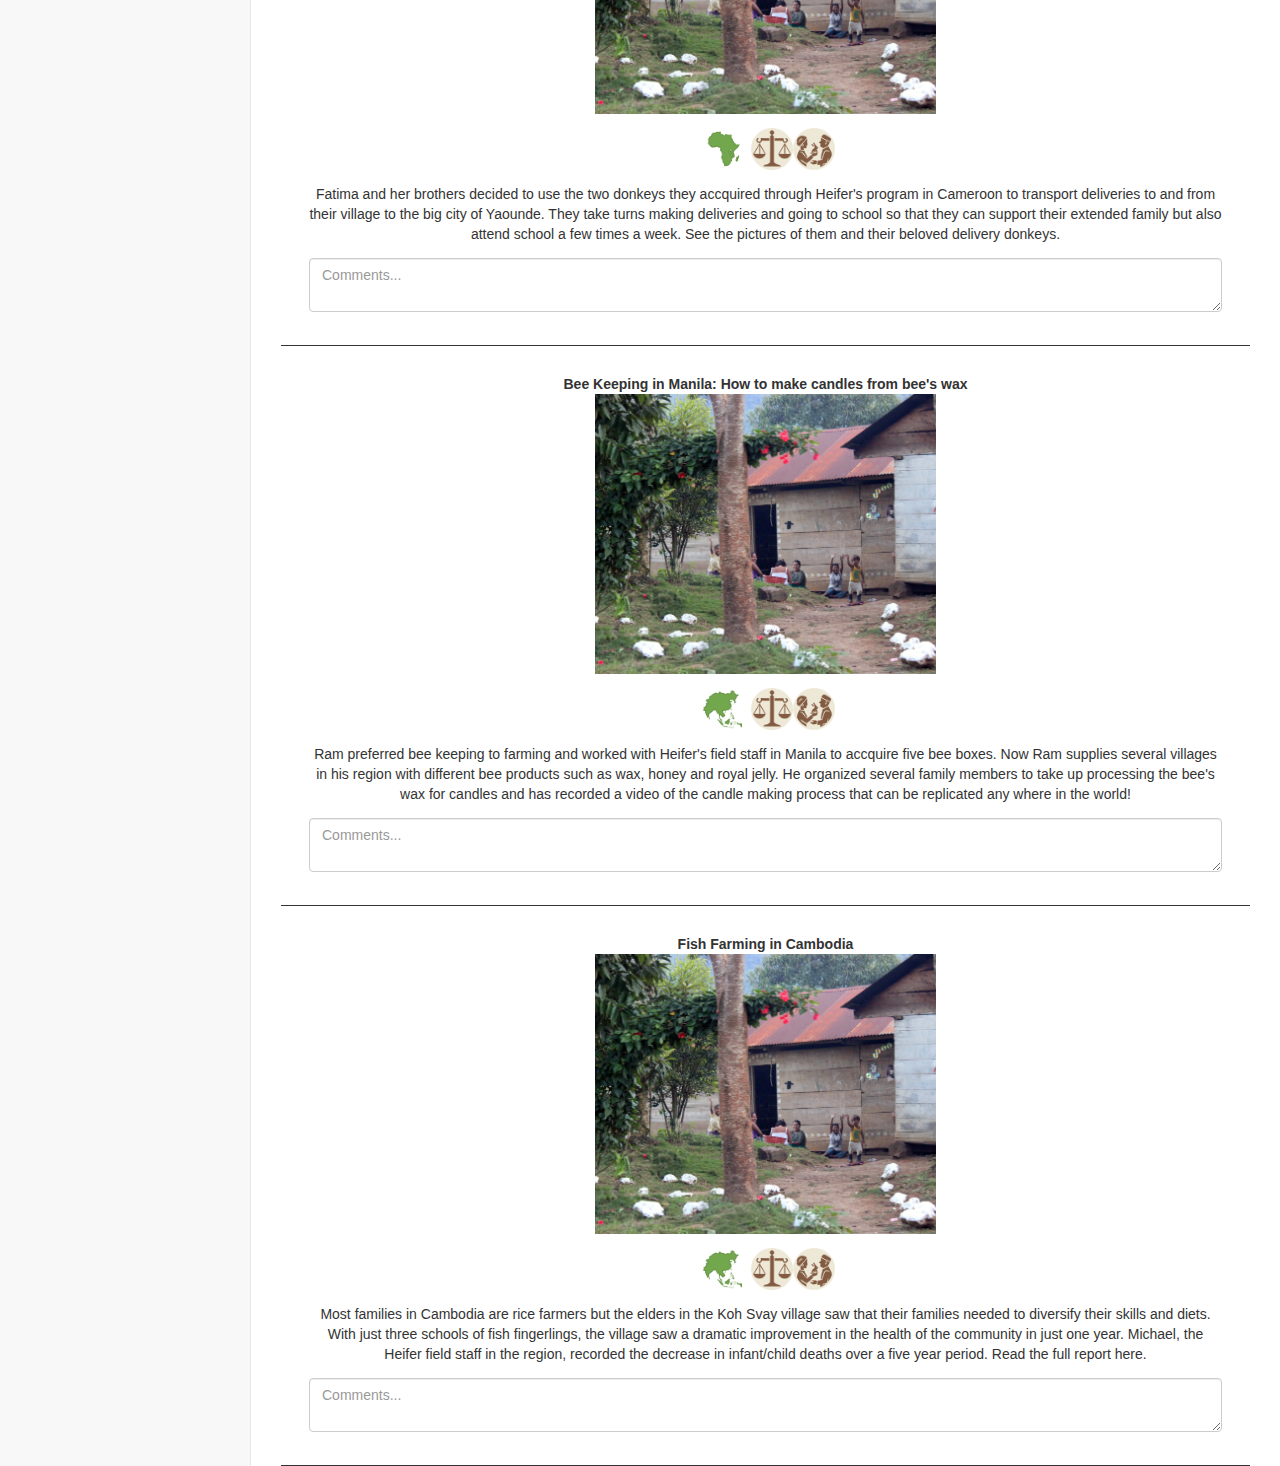
==== commit a2db3333: "easy removal of filters" ====
--- a/index.html
+++ b/index.html
@@ -510,7 +510,7 @@
                 </div>
                 <div id="postArea" class = "col-md-12">
                 <div>
-                	<h4>Filters:</h4><div class="heifer-filters-list">None</div>
+                	<h4>Filters(click to remove):</h4><div class="heifer-filters-list">None</div>
                 	<button class="heifer-filters-clear">Clear Filters</button>
                 </div>          
                 	<div class="heifer-post-feed">
